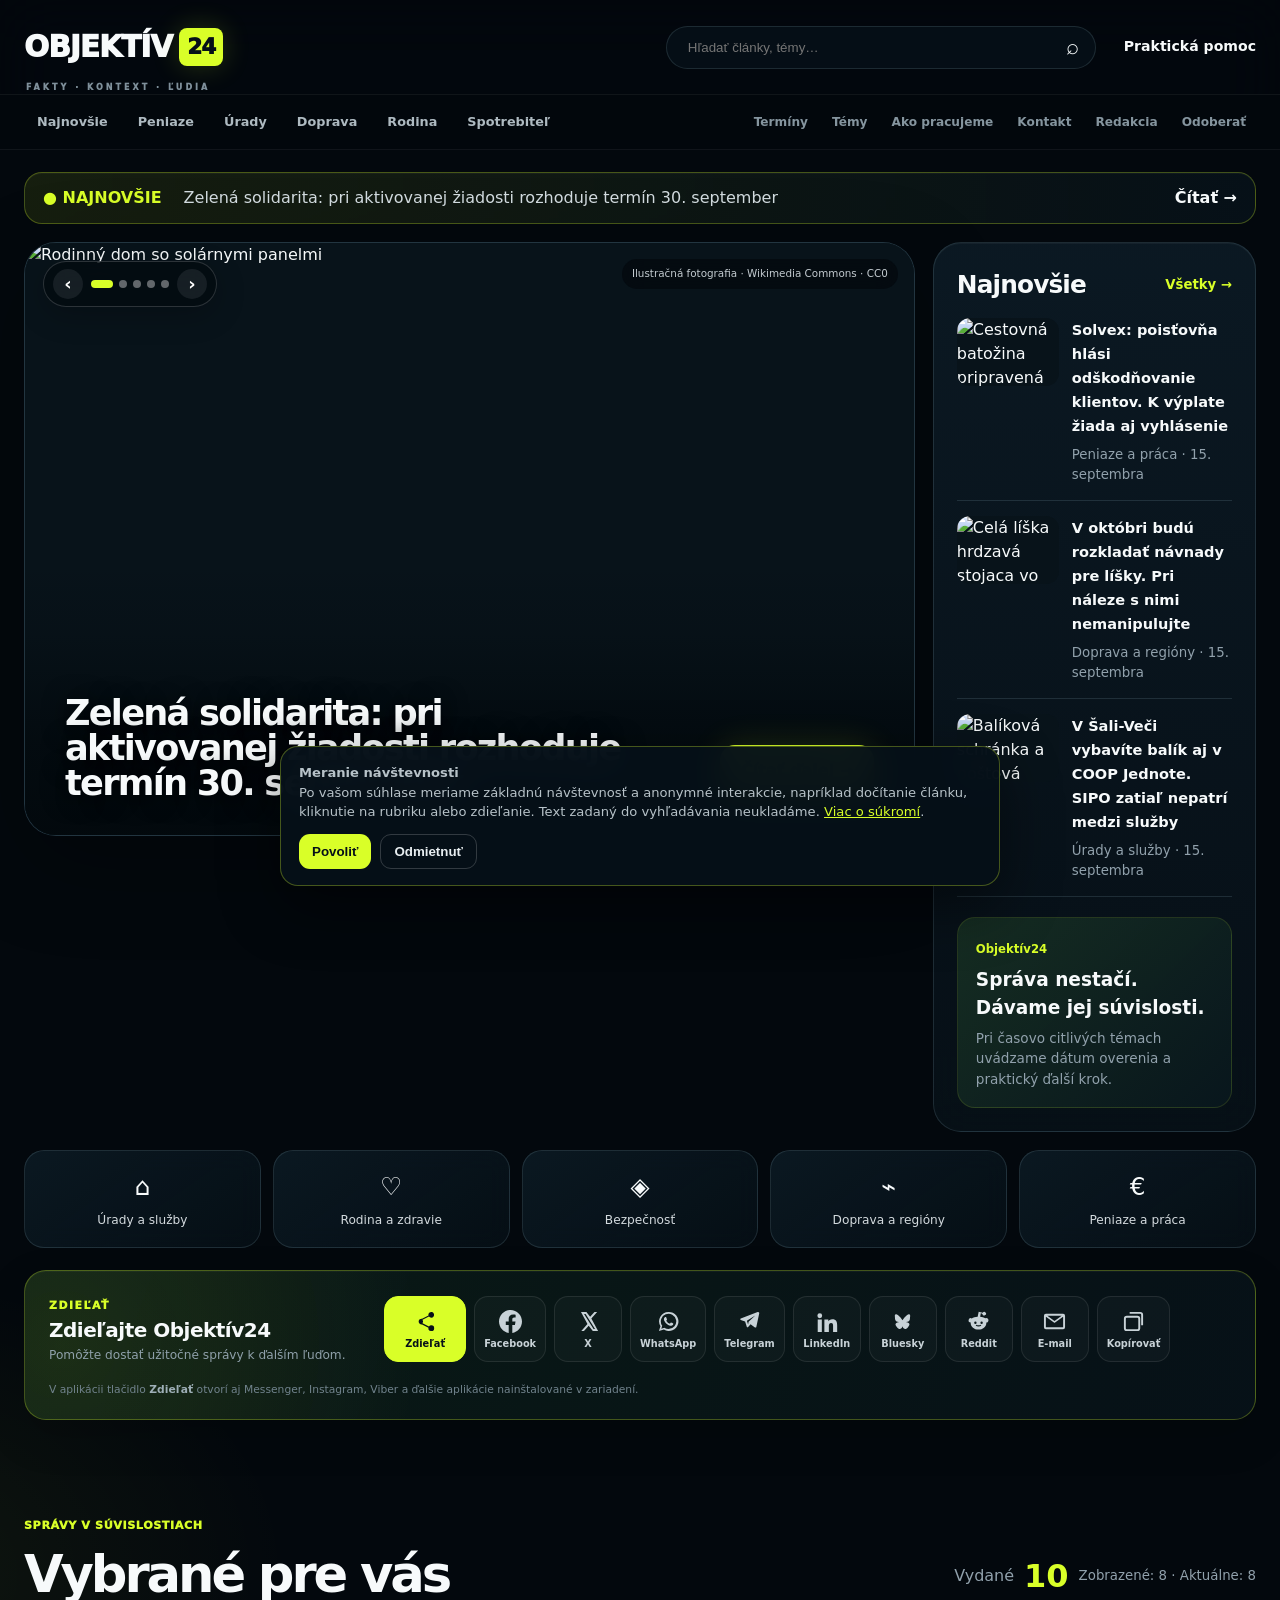
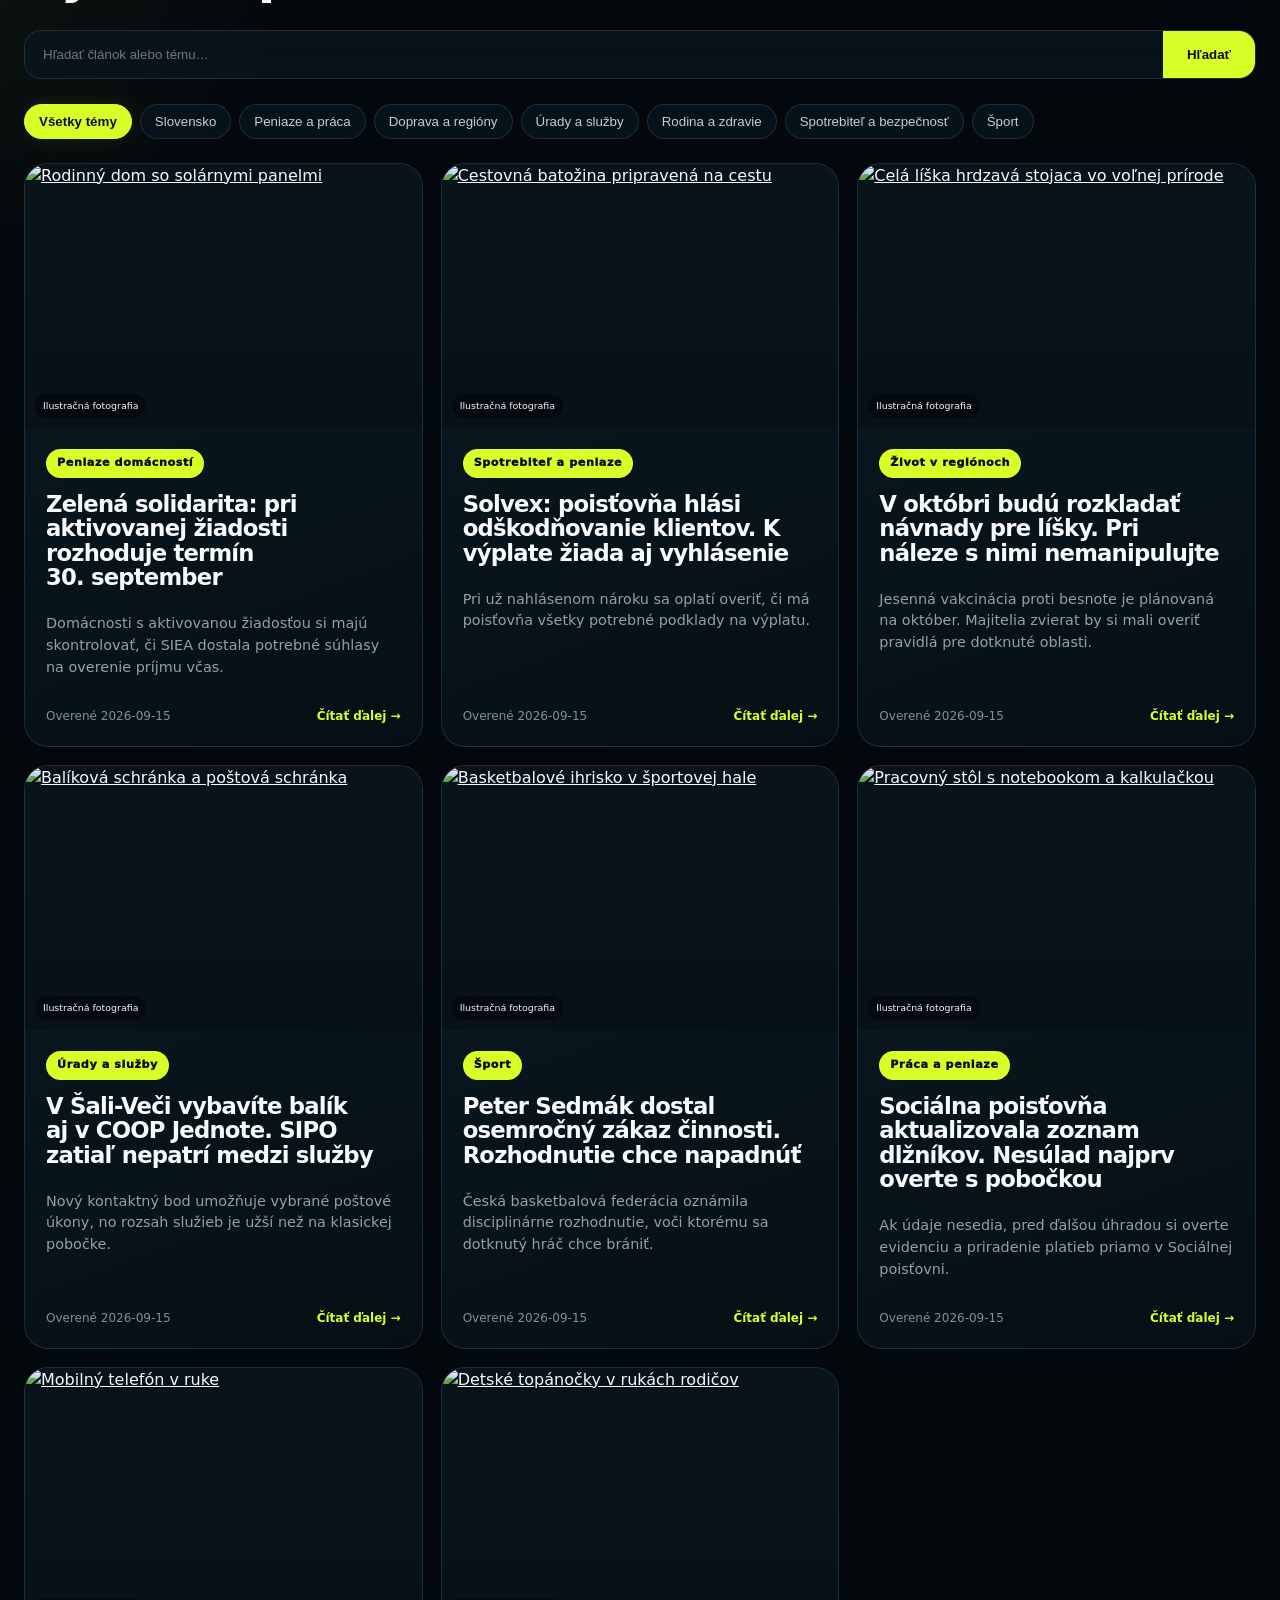
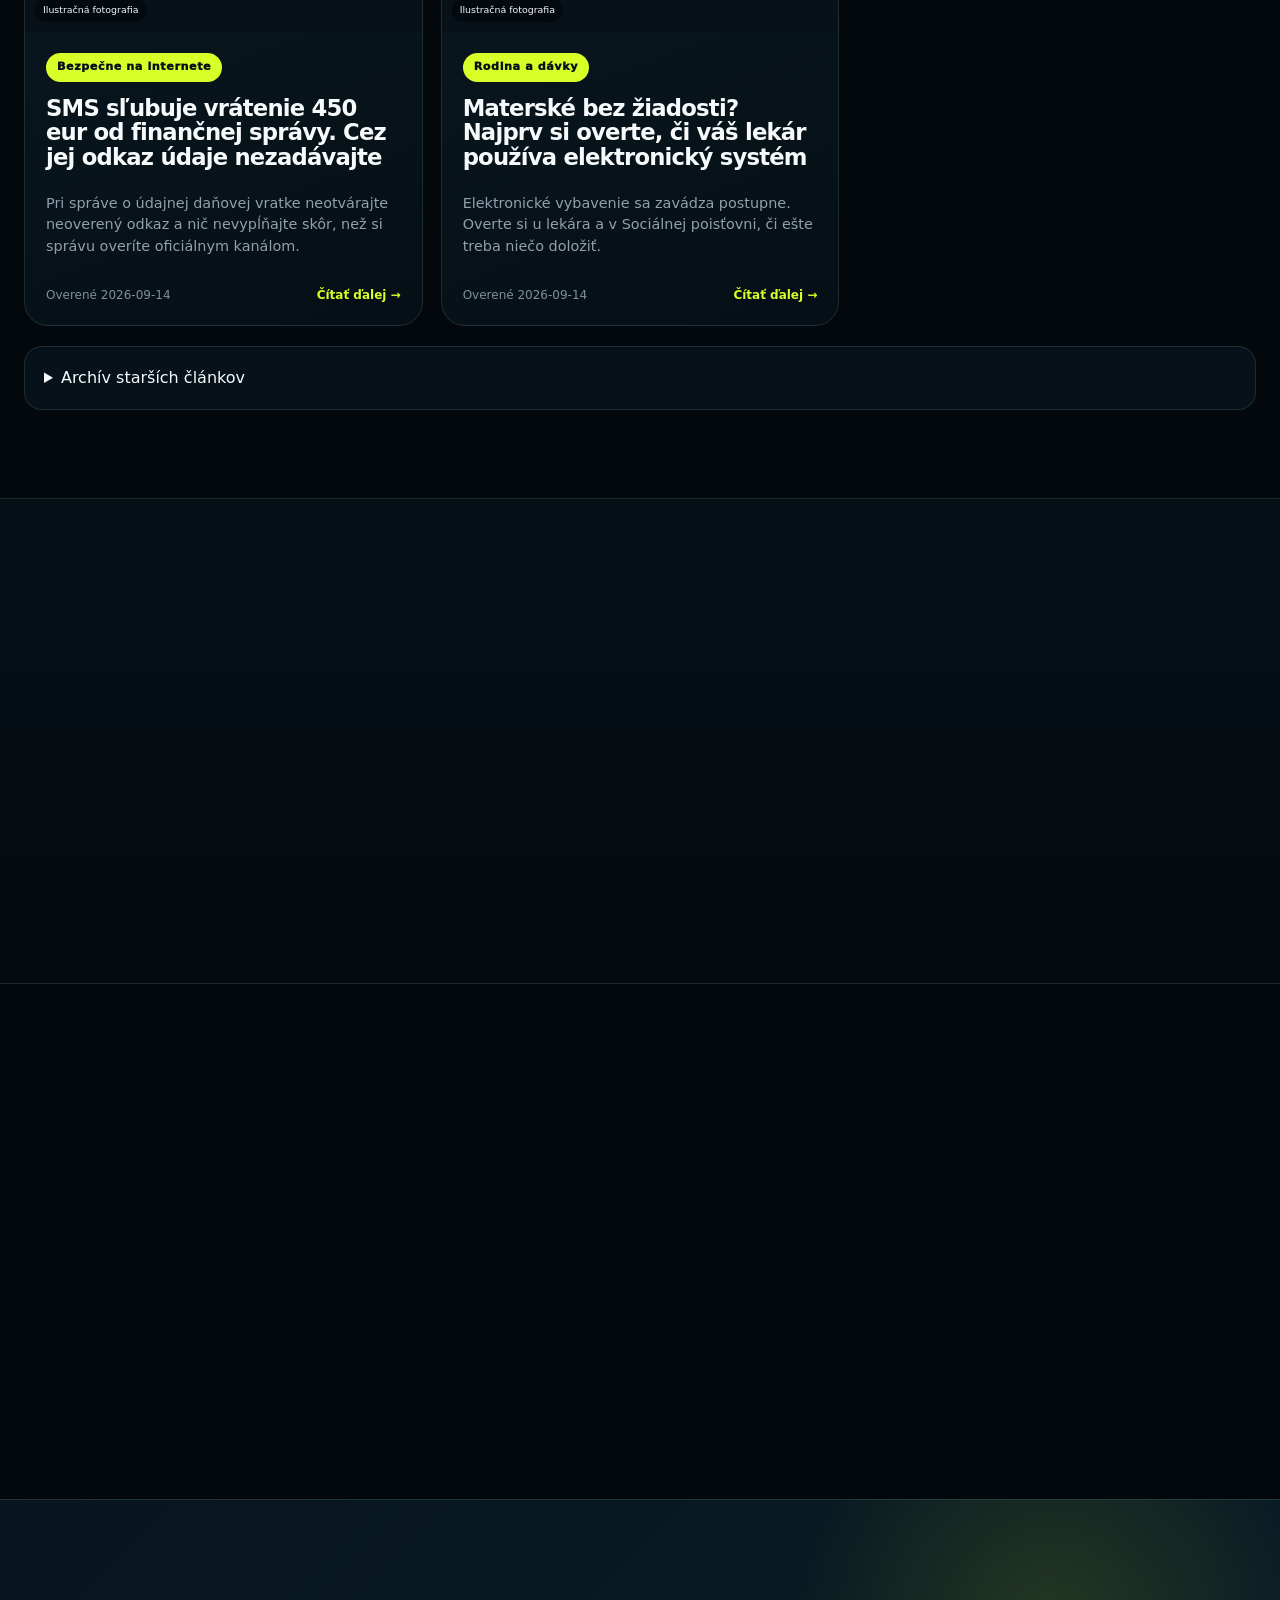
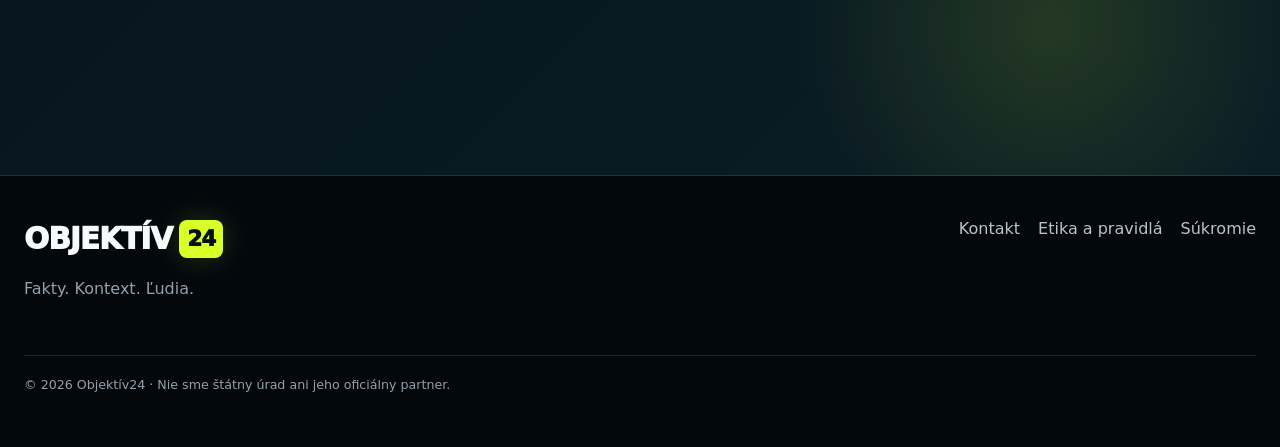
==== index.html @ ccf1d9ff "Bump app assets for compact standalone hero" ====
<!doctype html>
<html lang="sk"><head><meta charset="utf-8"><meta name="viewport" content="width=device-width,initial-scale=1,maximum-scale=5,viewport-fit=cover"><meta name="description" content="Objektív24 prináša praktické správy zo Slovenska: čo sa stalo, koho sa to týka, čo to znamená a čo treba urobiť ďalej."><meta name="robots" content="index,follow,max-image-preview:large,max-snippet:-1,max-video-preview:-1"><meta property="og:site_name" content="Objektív24"><meta property="og:type" content="website"><meta property="og:locale" content="sk_SK"><meta property="og:url" content="https://objektiv24.sk/"><meta property="og:title" content="Objektív24 — Fakty. Kontext. Ľudia."><meta property="og:description" content="Správy v súvislostiach. Čo sa deje, čo to znamená pre vás a čo ďalej."><title>Objektív24 — Fakty. Kontext. Ľudia.</title><meta name="theme-color" content="#050d14"><link rel="manifest" href="/manifest.webmanifest?v=20260919-1"><link rel="canonical" href="https://objektiv24.sk/"><link rel="icon" href="/assets/app-icon.svg?v=20260918-2" type="image/svg+xml"><script type="application/ld+json">{"@context":"https://schema.org","@graph":[{"@type":"Organization","@id":"https://objektiv24.sk/#organization","name":"Objektív24","url":"https://objektiv24.sk/","logo":{"@type":"ImageObject","url":"https://objektiv24.sk/assets/app-icon.svg"}},{"@type":"WebSite","@id":"https://objektiv24.sk/#website","name":"Objektív24","url":"https://objektiv24.sk/","inLanguage":"sk-SK","publisher":{"@id":"https://objektiv24.sk/#organization"}}]}</script><link rel="alternate" type="application/rss+xml" title="Objektív24 RSS" href="rss.xml"><link rel="stylesheet" href="styles.css?v=20260920-imagefit1"><style>
html,body{max-width:100%;overflow-x:hidden}@media(max-width:680px){.container{width:calc(100% - 24px)!important;max-width:100%;margin-inline:auto}.topbar{min-height:76px!important;gap:10px!important;padding:0!important;overflow:visible}.brand{flex:1 1 auto;min-width:0;gap:6px!important}.brand-word{font-size:1.42rem!important;white-space:nowrap}.brand-badge{font-size:1rem!important;padding:3px 7px!important;flex:none}.brand small{top:49px!important;left:1px!important;font-size:.39rem!important;letter-spacing:.25em!important;white-space:nowrap}.menu-button{flex:none!important;margin-left:8px!important;padding:10px 13px!important;font-size:.82rem!important;min-width:auto!important;border-radius:999px!important}.breaking{min-height:56px!important;margin-top:14px!important;padding:10px 14px!important;gap:10px!important;border-radius:17px!important}.breaking strong{font-size:.74rem!important;white-space:nowrap}.breaking span{font-size:.74rem!important;min-width:0;overflow:hidden;text-overflow:ellipsis;white-space:nowrap}.hero{padding-top:14px!important}.hero-main{min-height:500px!important;border-radius:22px!important}.hero-shade{background:linear-gradient(180deg,rgba(2,8,12,0) 0%,rgba(2,8,12,0) 48%,rgba(2,8,12,.28) 64%,rgba(2,8,12,.84) 84%,rgba(2,8,12,.97) 100%)!important}.hero-content{padding:20px 18px 22px!important;max-width:100%!important;display:flex!important;flex-direction:column!important;justify-content:flex-end!important}.meta-row{display:flex!important;align-items:center!important;gap:7px!important;flex-wrap:wrap!important;font-size:.62rem!important;margin-bottom:4px!important}.hero .eyebrow{font-size:.57rem!important;padding:5px 8px!important;line-height:1.2!important}.hero h1{font-size:clamp(1.62rem,7.7vw,2.12rem)!important;line-height:1.04!important;letter-spacing:-.035em!important;margin:10px 0 12px!important;overflow-wrap:break-word;text-wrap:balance!important}.hero-content p{font-size:.8rem!important;line-height:1.48!important;margin:0 0 12px!important;color:#f4f7f8!important;text-shadow:0 1px 12px rgba(0,0,0,.9);max-width:94%!important}.primary-cta{padding:10px 14px!important;font-size:.8rem!important;border-radius:12px!important;margin-top:2px!important;align-self:flex-start!important}.hero-photo figcaption{top:10px!important;right:10px!important;max-width:45%!important;font-size:.43rem!important;padding:4px 6px!important;opacity:.48;overflow:hidden;text-overflow:ellipsis;white-space:nowrap}.latest{padding:18px!important}.latest-item{grid-template-columns:84px minmax(0,1fr)!important}.latest-item img{width:84px!important;height:64px!important}.topic-rail{padding-top:14px!important}.topic-rail a{min-width:108px!important;min-height:82px!important}}@media(max-width:380px){.brand-word{font-size:1.25rem!important}.menu-button{font-size:.76rem!important;padding:9px 11px!important}.brand small{letter-spacing:.18em!important}.hero-main{min-height:480px!important}.hero h1{font-size:1.58rem!important}}

/* Objektív24 · čistá navigácia bez horizontálneho posúvača */
.menu-button{display:none}
.nav-wrap{border-top:1px solid rgba(255,255,255,.055);background:rgba(3,8,13,.42)}
.nav-shell{min-height:54px;display:flex;align-items:center;justify-content:space-between;gap:22px}
.nav-primary,.nav-utility{display:flex;align-items:center;gap:4px;min-width:0}
.nav-primary a,.nav-utility a{display:inline-flex;align-items:center;justify-content:center;min-height:36px;padding:8px 13px;border-radius:11px;text-decoration:none;white-space:nowrap;font-size:.8rem;font-weight:760;color:#aebac1;transition:background .2s,color .2s,transform .2s}
.nav-primary a:hover,.nav-primary a:focus-visible,.nav-primary a.is-active{background:var(--accent);color:#061018;outline:0}
.nav-utility{margin-left:auto}
.nav-utility a{font-size:.76rem;color:#85959f;padding-inline:10px}
.nav-utility a:hover,.nav-utility a:focus-visible{color:#fff;background:rgba(255,255,255,.06);outline:0}
.nav-utility .editor-link{color:#b9c4c9}.nav-practical{display:none!important}
@media(max-width:1180px){
  .nav-shell{gap:12px}
  .nav-primary a{padding-inline:10px;font-size:.76rem}
  .nav-utility a{padding-inline:7px;font-size:.72rem}
  .topbar{gap:18px}
  .help-link{display:none}
}
@media(max-width:980px){
  .menu-button{display:inline-flex;align-items:center;justify-content:center}
  .nav-wrap{display:none;position:absolute;left:0;right:0;top:100%;padding:12px 0 18px;background:rgba(3,8,13,.98);border-bottom:1px solid rgba(255,255,255,.08);box-shadow:0 24px 60px rgba(0,0,0,.45);backdrop-filter:blur(24px)}
  .nav-wrap.is-open{display:block}
  .nav-shell{display:grid;grid-template-columns:1.35fr .9fr;align-items:start;gap:12px;min-height:0}
  .nav-primary,.nav-utility{display:grid;grid-template-columns:repeat(2,minmax(0,1fr));gap:7px;margin:0}
  .nav-primary a,.nav-utility a{justify-content:flex-start;min-height:44px;padding:11px 13px;border:1px solid rgba(255,255,255,.07);background:rgba(255,255,255,.025);font-size:.8rem}
  .nav-primary a.is-active{border-color:rgba(217,255,40,.55)}
  .nav-utility{grid-template-columns:1fr}.nav-practical{display:flex!important}
  .nav-utility a{color:#aebac1}
}
@media(max-width:680px){
  .nav-wrap{padding:10px 0 16px}
  .nav-shell{grid-template-columns:1fr;gap:9px}
  .nav-primary{grid-template-columns:repeat(2,minmax(0,1fr))}
  .nav-utility{grid-template-columns:repeat(2,minmax(0,1fr));padding-top:9px;border-top:1px solid rgba(255,255,255,.07)}
  .nav-primary a,.nav-utility a{min-height:42px;border-radius:12px}
  .topic-rail{display:grid!important;grid-template-columns:repeat(2,minmax(0,1fr));gap:9px;overflow:visible!important}
  .topic-rail a{min-width:0!important;min-height:76px!important}
  .topic-rail a:last-child{grid-column:1/-1}
}
</style><script src="analytics.js?v=7" defer></script><script src="app.js?v=20260920-apphero1" defer></script><script src="pwa.js?v=28" defer></script><script src="/social-share.js?v=20260919-1" defer></script></head><body><a class="skip-link" href="#obsah">Preskočiť na obsah</a><header class="site-header"><div class="topbar container"><a class="brand" href="/" aria-label="Objektív24 domov"><span class="brand-word">OBJEKTÍV</span><span class="brand-badge">24</span><small>FAKTY · KONTEXT · ĽUDIA</small></a><form class="header-search" id="header-search-form" role="search"><input id="header-search-input" type="search" placeholder="Hľadať články, témy…" aria-label="Hľadať články"><span>⌕</span></form><a class="help-link" href="#pomoc">Praktická pomoc</a><button class="menu-button" aria-label="Otvoriť hlavné menu" type="button" aria-expanded="false" aria-controls="site-nav">Menu ☰</button></div><nav id="site-nav" class="nav-wrap" aria-label="Hlavná navigácia"><div class="container nav-shell"><div class="nav-primary"><a href="/clanky/">Najnovšie</a><a href="/temy/peniaze-a-davky/">Peniaze</a><a href="/temy/urady-a-sluzby/">Úrady</a><a href="/temy/doprava-a-regiony/">Doprava</a><a href="/temy/rodina-a-zdravie/">Rodina</a><a href="/temy/spotrebitel-a-bezpecnost/">Spotrebiteľ</a></div><div class="nav-utility"><a class="nav-practical" href="/poradna/">Poradňa</a><a href="/terminy/">Termíny</a><a href="/temy/">Témy</a><a href="ako-pracujeme.html">Ako pracujeme</a><a href="kontakt.html">Kontakt</a><a href="/redakcia.html">Redakcia</a><a href="/odber/" data-track-event="audience_hub_click">Odoberať</a></div></div></nav></header><main id="obsah"><!-- BUILD:BREAKING:START --><section class="breaking container"><strong>● NAJNOVŠIE</strong><span>Najnovší publikovaný článok Objektív24.</span><a href="#clanky">Čítať →</a></section><!-- BUILD:BREAKING:END --><!-- BUILD:HERO:START --><section id="suvislosti" class="hero container"><article class="hero-main"><figure class="hero-photo"><img loading="eager" fetchpriority="high" decoding="async" src="https://commons.wikimedia.org/wiki/Special:Redirect/file/Solar%20panels%20on%20a%20house%20in%20Boholiuby%202026.jpg?width=1600" alt="Rodinný dom so solárnymi panelmi"><figcaption>Ilustračná fotografia · Wikimedia Commons</figcaption></figure><div class="hero-shade"></div><div class="hero-content"><h1>Zelená solidarita: pri aktivovanej žiadosti rozhoduje termín 30. september</h1><a class="primary-cta" href="/clanky/zelena-solidarita-30-september/">Čítať ďalej →</a></div></article><aside class="latest"><div class="section-row"><h2>Najnovšie</h2><a href="#clanky">Všetky →</a></div><a class="latest-item" href="/clanky/solvex-vyplaty/"><img src="https://commons.wikimedia.org/wiki/Special:Redirect/file/Travel%20luggage.png?width=600" alt="Cestovná batožina"><span><b>Solvex: poisťovňa hlási odškodňovanie klientov</b><small>Spotrebiteľ · dnes</small></span></a><a class="latest-item" href="/clanky/vakcinacia-lisok/"><img src="https://commons.wikimedia.org/wiki/Special:Redirect/file/Vulpes%20vulpes%20standing.jpg?width=600" alt="Líška vo voľnej prírode"><span><b>V októbri budú rozkladať návnady pre líšky</b><small>Regióny · dnes</small></span></a><div class="latest-note"><span>Objektív24</span><strong>Správa nestačí. Dávame jej súvislosti.</strong><p>Pri časovo citlivých témach uvádzame dátum overenia a praktický ďalší krok.</p></div></aside></section><!-- BUILD:HERO:END --><section class="topic-rail container reveal" aria-label="Ďalšie témy"><a href="/temy/urady-a-sluzby/">⌂<span>Úrady a služby</span></a><a href="/temy/rodina-a-zdravie/">♡<span>Rodina a zdravie</span></a><a href="/temy/spotrebitel-a-bezpecnost/">◈<span>Bezpečnosť</span></a><a href="/temy/doprava-a-regiony/">⌁<span>Doprava a regióny</span></a><a href="/temy/peniaze-a-davky/">€<span>Peniaze a práca</span></a></section><!-- BUILD:DEADLINES:START --><!-- BUILD:DEADLINES:END --><section id="clanky" class="discover container reveal"><div class="section-row big"><div><span class="section-kicker">SPRÁVY V SÚVISLOSTIACH</span><h2>Vybrané pre vás</h2></div><div class="count-box"><span>Vydané</span><strong id="issued-count">—</strong><small id="active-count">Načítavam…</small></div></div><form class="search-box" role="search" id="search-form"><div class="search-row"><input id="search-input" type="search" autocomplete="off" placeholder="Hľadať článok alebo tému…"><button type="submit">Hľadať</button></div></form><div id="filters" class="filters"></div><div id="articles-grid" class="articles-grid" aria-live="polite"><!-- BUILD:GRID:START --><!-- BUILD:GRID:END --></div><div id="empty-state" class="empty-state" hidden><h3>Nič sme nenašli.</h3><button id="reset-search" type="button">Zobraziť všetko</button></div><details class="archive-note"><summary>Archív starších článkov</summary><div id="archive-grid" class="archive-grid"></div></details></section><section id="pomoc" class="help-section reveal"><div class="container"><div class="section-row big"><div><span class="section-kicker">PRAKTICKÝ OBJEKTÍV</span><h2>Čo potrebujete vedieť?</h2></div><a href="/poradna/">Otvoriť poradňu →</a></div><div class="help-grid"><article><span>💡</span><h3>Praktické rady</h3><p>Ako vybaviť vec, čo si pripraviť a na čo nezabudnúť.</p></article><article><span>▤</span><h3>Vysvetľujeme</h3><p>Zložité témy jednoducho, bez zbytočného balastu.</p></article><article><span>▥</span><h3>Dáta a fakty</h3><p>Čísla dávame do kontextu a ukazujeme zdroj.</p></article><article><span>◎</span><h3>Kam sa obrátiť</h3><p>Správny kontakt a konkrétny prvý krok.</p></article></div></div></section><section class="principles container reveal"><span class="section-kicker">NA ČOM SI DÁVAME ZÁLEŽAŤ</span><h2>Jednoduchý jazyk.<br>Nie jednoduché sľuby.</h2><div class="principles-grid"><article><span>01</span><h3>Fakt nie je komentár</h3><p>Odlišujeme informáciu od vysvetlenia.</p></article><article><span>02</span><h3>Postup musí viesť niekam</h3><p>Uvádzame konkrétny ďalší krok.</p></article><article><span>03</span><h3>Informácia môže zostarnúť</h3><p>Časovo citlivé podklady dátumujeme.</p></article></div></section><section class="newsletter reveal"><div class="container newsletter-inner"><div><span class="section-kicker">OBJEKTÍV24</span><h2>Buďte o krok vpredu.</h2><p>Vyberte si push upozornenia, aplikáciu na ploche alebo otvorený RSS kanál.</p></div><a class="primary-cta" href="/odber/" data-track-event="audience_hub_click">Vybrať odber →</a></div></section></main><footer class="site-footer"><div class="container footer-grid"><div><a class="brand" href="/"><span class="brand-word">OBJEKTÍV</span><span class="brand-badge">24</span></a><p>Fakty. Kontext. Ľudia.</p></div><div class="footer-links"><a href="kontakt.html">Kontakt</a><a href="ako-pracujeme.html">Etika a pravidlá</a><a href="ako-pracujeme.html#sukromie">Súkromie</a></div><p class="copyright">© 2026 Objektív24 · Nie sme štátny úrad ani jeho oficiálny partner.</p></div></footer></body></html>
---- styles.css ----
:root{--bg:#03080d;--panel:rgba(10,22,31,.76);--panel2:#0c1b25;--line:rgba(169,210,225,.14);--text:#f7fafb;--muted:#91a1ac;--accent:#d9ff28;--accent2:#7cffbd;--max:1380px;--r:26px}*{box-sizing:border-box}html{scroll-behavior:smooth}body{margin:0;background:radial-gradient(900px 520px at 92% -8%,rgba(119,255,172,.14),transparent 62%),radial-gradient(700px 500px at -10% 30%,rgba(217,255,40,.06),transparent 60%),var(--bg);color:var(--text);font-family:Inter,ui-sans-serif,system-ui,-apple-system,"Segoe UI",sans-serif;line-height:1.5}body:before{content:"";position:fixed;inset:0;pointer-events:none;opacity:.28;background-image:linear-gradient(rgba(255,255,255,.018) 1px,transparent 1px),linear-gradient(90deg,rgba(255,255,255,.018) 1px,transparent 1px);background-size:44px 44px;mask-image:linear-gradient(to bottom,#000,transparent 72%);z-index:-1}a{color:inherit}.container{width:min(var(--max),calc(100% - 48px));margin:auto}.skip-link{position:absolute;left:-9999px}.skip-link:focus{left:12px;top:12px;z-index:100;background:var(--accent);color:#071019;padding:10px 14px;border-radius:10px}.site-header{position:sticky;top:0;z-index:50;background:rgba(3,8,13,.72);backdrop-filter:blur(30px) saturate(140%);border-bottom:1px solid rgba(255,255,255,.055)}.topbar{min-height:94px;display:flex;align-items:center;gap:28px}.brand{text-decoration:none;display:flex;align-items:center;gap:7px;font-weight:950;letter-spacing:-.06em;position:relative}.brand-word{font-size:1.85rem}.brand-badge{background:var(--accent);color:#061018;padding:3px 8px;border-radius:8px;font-size:1.35rem;box-shadow:0 0 28px rgba(217,255,40,.18)}.brand small{position:absolute;top:57px;left:2px;font-size:.5rem;letter-spacing:.38em;color:#7f909b;white-space:nowrap}.header-search{margin-left:auto;width:min(430px,34vw);border:1px solid var(--line);border-radius:999px;display:flex;align-items:center;padding:0 16px;background:rgba(9,21,29,.65);transition:.3s}.header-search:focus-within{border-color:rgba(217,255,40,.5);box-shadow:0 0 0 4px rgba(217,255,40,.05)}.header-search input{width:100%;padding:13px 5px;border:0;outline:0;background:transparent;color:white}.header-search span{font-size:1.4rem}.help-link{text-decoration:none;font-weight:800;font-size:.88rem}.menu-button{border:1px solid var(--line);border-radius:999px;background:rgba(9,21,30,.72);color:white;padding:12px 18px;font-weight:800;transition:.25s}.menu-button:hover{border-color:#61747e}.nav-wrap{border-top:1px solid rgba(255,255,255,.04)}.nav-inner{height:52px;display:flex;gap:8px;align-items:center;overflow:auto}.nav-inner a{text-decoration:none;color:#aebac1;padding:8px 17px;border-radius:999px;white-space:nowrap;font-size:.86rem;transition:.25s}.nav-inner a:first-child,.nav-inner a:hover{color:#071019;background:var(--accent);box-shadow:0 0 26px rgba(217,255,40,.15)}.breaking{margin-top:22px;min-height:52px;display:flex;align-items:center;gap:22px;border:1px solid rgba(217,255,40,.28);border-radius:18px;padding:10px 18px;background:linear-gradient(90deg,rgba(217,255,40,.09),rgba(8,21,30,.62));box-shadow:inset 0 1px rgba(255,255,255,.035)}.breaking strong{color:var(--accent)}.breaking span{color:#d4dde1;overflow:hidden;text-overflow:ellipsis;white-space:nowrap}.breaking a{margin-left:auto;text-decoration:none;font-weight:800}.hero{display:grid;grid-template-columns:minmax(0,2.15fr) minmax(320px,.78fr);gap:18px;padding-top:18px}.hero-main{position:relative;min-height:650px;border:1px solid var(--line);border-radius:32px;overflow:hidden;background:var(--panel2);box-shadow:0 30px 90px rgba(0,0,0,.28)}.hero-main:after{content:"";position:absolute;inset:0;border-radius:inherit;box-shadow:inset 0 1px rgba(255,255,255,.08);pointer-events:none}.hero-photo{position:absolute;inset:0;margin:0}.hero-photo img{width:100%;height:100%;object-fit:cover;transition:transform 1.4s cubic-bezier(.2,.8,.2,1)}.hero-main:hover .hero-photo img{transform:scale(1.045)}.hero-photo figcaption{position:absolute;right:16px;top:16px;font-size:.65rem;background:rgba(3,8,13,.68);backdrop-filter:blur(12px);padding:7px 10px;border-radius:999px;color:#c3cbd0}.hero-shade{position:absolute;inset:0;background:linear-gradient(180deg,rgba(2,8,12,.04) 20%,rgba(2,8,12,.18) 42%,rgba(2,8,12,.96) 100%)}.hero-content{position:absolute;left:0;right:0;bottom:0;padding:44px 46px;max-width:900px}.meta-row{display:flex;gap:12px;align-items:center;color:#d6dde1;font-size:.8rem}.eyebrow,.section-kicker{display:inline-flex;color:#071019;background:var(--accent);font-size:.7rem;font-weight:950;padding:6px 11px;border-radius:999px;letter-spacing:.05em}.hero h1{font-size:clamp(2.65rem,4.7vw,5.15rem);line-height:.94;letter-spacing:-.065em;margin:18px 0;max-width:820px;text-wrap:balance}.hero-content p{font-size:1.08rem;color:#d0d8dd;max-width:680px}.primary-cta{display:inline-flex;background:var(--accent);color:#061018;text-decoration:none;font-weight:950;padding:14px 21px;border-radius:15px;margin-top:12px;box-shadow:0 0 34px rgba(217,255,40,.14);transition:.25s}.primary-cta:hover{transform:translateY(-3px) scale(1.015);box-shadow:0 12px 40px rgba(217,255,40,.2)}.latest{background:linear-gradient(180deg,rgba(12,27,37,.9),rgba(7,17,24,.88));backdrop-filter:blur(20px);border:1px solid var(--line);border-radius:28px;padding:23px;box-shadow:inset 0 1px rgba(255,255,255,.04)}.section-row{display:flex;justify-content:space-between;align-items:center;gap:20px}.section-row h2{margin:0;font-size:1.55rem;letter-spacing:-.035em}.section-row a{color:var(--accent);font-weight:800;text-decoration:none;font-size:.83rem}.latest-item{display:grid;grid-template-columns:102px 1fr;gap:13px;padding:15px 0;border-bottom:1px solid var(--line);text-decoration:none;transition:.25s}.latest-item:hover{transform:translateX(4px)}.latest-item img{width:102px;height:74px;object-fit:cover;border-radius:13px}.latest-item b{font-size:.91rem;line-height:1.25}.latest-item small{display:block;color:var(--muted);margin-top:7px}.latest-note{margin-top:20px;padding:18px;border-radius:18px;background:linear-gradient(135deg,rgba(28,56,38,.72),rgba(9,24,31,.8));border:1px solid rgba(217,255,40,.12)}.latest-note span{color:var(--accent);font-size:.73rem;font-weight:900}.latest-note strong{display:block;font-size:1.16rem;margin:6px 0}.latest-note p{color:var(--muted);font-size:.85rem;margin:0}.topic-rail{display:grid;grid-template-columns:repeat(5,1fr);gap:12px;padding-top:18px}.topic-rail a{min-height:98px;border:1px solid var(--line);border-radius:20px;background:linear-gradient(145deg,rgba(13,29,39,.8),rgba(7,17,24,.72));backdrop-filter:blur(12px);display:flex;flex-direction:column;align-items:center;justify-content:center;text-decoration:none;font-size:1.55rem;transition:.3s}.topic-rail a span{font-size:.76rem;margin-top:6px;color:#d3dade}.topic-rail a:hover{border-color:rgba(217,255,40,.55);transform:translateY(-5px);box-shadow:0 18px 40px rgba(0,0,0,.28),0 0 30px rgba(217,255,40,.06);color:var(--accent)}.discover{padding-top:92px;padding-bottom:88px}.section-row.big{align-items:end}.section-row.big h2,.help-section h2,.principles h2,.newsletter h2{font-size:clamp(2.4rem,4vw,4.35rem);line-height:.98;letter-spacing:-.06em;margin:13px 0 0}.section-kicker{background:transparent;color:var(--accent);padding:0}.count-box{display:flex;align-items:center;gap:10px;color:var(--muted)}.count-box strong{font-size:2rem;color:var(--accent)}.count-box small{display:block}.search-box{margin:30px 0 16px}.search-row{display:flex;border:1px solid var(--line);border-radius:17px;overflow:hidden;background:rgba(10,23,32,.72);backdrop-filter:blur(16px)}.search-row:focus-within{border-color:rgba(217,255,40,.42)}.search-row input{flex:1;padding:16px 18px;border:0;outline:0;background:transparent;color:white}.search-row button,.empty-state button{border:0;background:var(--accent);color:#061018;font-weight:900;padding:0 24px}.filters{display:flex;gap:8px;overflow:auto;padding:9px 0 24px}.filter-button{white-space:nowrap;border:1px solid var(--line);background:rgba(9,22,31,.75);color:#c5cdd2;border-radius:999px;padding:9px 14px;cursor:pointer;transition:.2s}.filter-button:hover{border-color:#536873}.filter-button.is-active{background:var(--accent);color:#061018;border-color:var(--accent);font-weight:900;box-shadow:0 0 24px rgba(217,255,40,.1)}.articles-grid{display:grid;grid-template-columns:repeat(3,1fr);gap:18px}.article-card{border:1px solid var(--line);border-radius:24px;overflow:hidden;background:linear-gradient(160deg,rgba(13,29,39,.86),rgba(6,16,23,.86));backdrop-filter:blur(14px);transition:.4s cubic-bezier(.2,.8,.2,1);display:flex;flex-direction:column;box-shadow:inset 0 1px rgba(255,255,255,.025)}.article-card:hover{transform:translateY(-8px);border-color:rgba(140,172,184,.3);box-shadow:0 28px 65px rgba(0,0,0,.36)}.article-image-wrap{position:relative;overflow:hidden;aspect-ratio:3/2;background:#10232e}.article-image-wrap:after{content:"";position:absolute;inset:45% 0 0;background:linear-gradient(transparent,rgba(4,11,16,.32));pointer-events:none}.article-visual{width:100%;height:100%;object-fit:cover;display:block;transition:transform .85s cubic-bezier(.2,.8,.2,1)}.article-card:hover .article-visual{transform:scale(1.065)}.article-photo-label{position:absolute;z-index:2;bottom:10px;left:10px;font-size:.59rem;background:rgba(3,8,13,.7);backdrop-filter:blur(10px);padding:5px 8px;border-radius:999px}.article-body{padding:21px;display:flex;flex-direction:column;flex:1}.article-body .eyebrow{align-self:flex-start}.article-body h3{font-size:1.42rem;line-height:1.08;letter-spacing:-.035em;margin:14px 0 9px;text-wrap:balance}.article-body p{color:var(--muted);font-size:.9rem}.article-meta{display:flex;justify-content:space-between;gap:10px;margin-top:auto;padding-top:14px;color:#7e909b;font-size:.75rem}.article-meta a{color:var(--accent);text-decoration:none;font-weight:900}.article-visual-placeholder{background:radial-gradient(circle at 80% 20%,rgba(217,255,40,.2),transparent 30%),linear-gradient(135deg,#173342,#09141d)}.empty-state,.archive-note{margin-top:20px;padding:19px;border:1px solid var(--line);border-radius:18px;background:var(--panel)}.archive-grid{display:grid;grid-template-columns:repeat(2,1fr);gap:12px;margin-top:15px}.archive-card{padding:16px;border:1px solid var(--line);border-radius:15px}.help-section{padding:82px 0;background:linear-gradient(180deg,rgba(7,18,25,.8),rgba(4,11,16,.9));border-block:1px solid var(--line)}.help-grid{display:grid;grid-template-columns:repeat(4,1fr);gap:15px;margin-top:32px}.help-grid article{background:linear-gradient(145deg,rgba(13,29,39,.82),rgba(7,17,24,.78));border:1px solid var(--line);border-radius:22px;padding:24px;transition:.3s}.help-grid article:hover{transform:translateY(-4px);border-color:rgba(217,255,40,.25)}.help-grid article>span{font-size:1.55rem;color:var(--accent)}.help-grid h3{margin:14px 0 7px}.help-grid p{color:var(--muted);font-size:.89rem}.principles{padding-top:84px;padding-bottom:84px}.principles-grid{display:grid;grid-template-columns:repeat(3,1fr);gap:20px;margin-top:38px}.principles-grid article{border-top:1px solid var(--line);padding:21px 6px}.principles-grid article>span{color:var(--accent);font-weight:950}.principles-grid p{color:var(--muted)}.newsletter{padding:66px 0;background:radial-gradient(circle at 82% 45%,rgba(217,255,40,.13),transparent 24%),linear-gradient(135deg,#07151e,#0a1d25);border-block:1px solid var(--line)}.newsletter-inner{display:flex;align-items:center;justify-content:space-between;gap:30px}.newsletter p{color:var(--muted)}.site-footer{padding:40px 0}.footer-grid{display:grid;grid-template-columns:1fr auto;gap:25px}.footer-grid .brand small{display:none}.footer-grid p{color:var(--muted)}.footer-links{display:flex;gap:18px}.footer-links a{text-decoration:none;color:#b8c4cb}.copyright{grid-column:1/-1;border-top:1px solid var(--line);padding-top:20px;font-size:.79rem}.reveal{opacity:0;transform:translateY(28px) scale(.99);transition:opacity .75s,transform .75s}.reveal.is-visible{opacity:1;transform:none}@media(prefers-reduced-motion:reduce){*{scroll-behavior:auto!important;transition:none!important}.reveal{opacity:1;transform:none}}@media(max-width:980px){.header-search,.help-link{display:none}.hero{grid-template-columns:1fr}.hero-main{min-height:590px}.latest{display:grid;grid-template-columns:1fr 1fr;gap:0 18px}.latest .section-row,.latest-note{grid-column:1/-1}.articles-grid{grid-template-columns:repeat(2,1fr)}.help-grid{grid-template-columns:repeat(2,1fr)}}@media(max-width:680px){.container{width:min(var(--max),calc(100% - 22px))}.topbar{min-height:78px}.brand-word{font-size:1.45rem}.brand-badge{font-size:1.05rem}.brand small{top:47px;font-size:.42rem}.nav-wrap{display:none}.nav-wrap.is-open{display:block}.nav-inner{height:auto;flex-direction:column;align-items:stretch;padding:10px}.breaking{margin-top:12px;border-radius:15px}.breaking span{font-size:.8rem}.breaking a{display:none}.hero-main{min-height:560px;border-radius:24px}.hero-content{padding:27px 21px}.hero h1{font-size:2.55rem;line-height:.96}.hero-content p{font-size:.92rem}.latest{display:block;border-radius:23px}.topic-rail{display:flex;overflow:auto}.topic-rail a{min-width:125px}.discover{padding-top:62px;padding-bottom:60px}.section-row.big{align-items:flex-start;flex-direction:column}.count-box{margin-top:14px}.articles-grid,.archive-grid,.help-grid,.principles-grid{grid-template-columns:1fr}.article-card{border-radius:21px}.article-image-wrap{aspect-ratio:16/10}.newsletter-inner{align-items:flex-start;flex-direction:column}.footer-grid{grid-template-columns:1fr}.footer-links{flex-wrap:wrap}.copyright{grid-column:1}.menu-button{margin-left:auto}}
/* Phase 15 performance: render below-fold sections only when needed. */
.help-section,.principles,.newsletter{content-visibility:auto;contain-intrinsic-size:auto 700px}
@media(max-width:680px){
  body:before{display:none}
  .site-header,.latest,.article-card,.search-row{backdrop-filter:none!important}.site-header{background:rgba(3,8,13,.96)}
  .hero-photo img,.article-visual,.article-card,.topic-rail a,.primary-cta{transition:none!important}
}


/* Homepage hero: full photo with a compact dark strip only at the bottom. */
.hero-shade{
  background:linear-gradient(
    180deg,
    rgba(2,8,12,0) 0%,
    rgba(2,8,12,0) 55%,
    rgba(2,8,12,.24) 68%,
    rgba(2,8,12,.76) 84%,
    rgba(2,8,12,.94) 100%
  );
}
.hero-shade::after{display:none}
.hero-content{
  max-width:none;
  width:100%;
  padding:30px 40px 34px;
  display:flex;
  align-items:flex-end;
  justify-content:space-between;
  gap:28px;
}
.hero-content h1{
  flex:1 1 auto;
  max-width:880px;
  margin:0;
  font-size:clamp(2rem,3.2vw,3.65rem);
  line-height:.98;
  text-shadow:0 3px 24px rgba(0,0,0,.92);
}
.hero-content .primary-cta{
  flex:none;
  margin:0 0 4px;
}
@media(max-width:980px){
  .hero-shade{
    background:linear-gradient(
      180deg,
      rgba(2,8,12,0) 0%,
      rgba(2,8,12,0) 48%,
      rgba(2,8,12,.28) 62%,
      rgba(2,8,12,.82) 82%,
      rgba(2,8,12,.97) 100%
    );
  }
  .hero-content{
    display:flex;
    flex-direction:column;
    align-items:flex-start;
    gap:16px;
    padding:28px 28px 30px;
  }
  .hero-content h1{max-width:100%;font-size:clamp(2rem,6vw,3.2rem)}
}


/* Image presentation v2: preserve full photo edges and use a search-friendly 3:2 editorial frame. */
.hero-main{
  aspect-ratio:3/2;
  min-height:0;
}
.hero-photo{background:#08131a}
.hero-photo img{
  object-fit:contain;
  object-position:center;
  background:#08131a;
}
.hero-main:hover .hero-photo img{transform:none}
.article-image-wrap{
  aspect-ratio:3/2;
  background:#08131a;
}
.article-visual{
  object-fit:contain;
  object-position:center;
  background:#08131a;
}
.article-card:hover .article-visual{transform:none}
.latest-item img{
  width:102px;
  height:68px;
  object-fit:contain;
  object-position:center;
  background:#08131a;
}
@media(max-width:980px){
  .hero-main{aspect-ratio:auto;min-height:560px}
}
@media(max-width:680px){
  .hero-main{min-height:500px}
  .latest-item img{width:84px!important;height:56px!important;object-fit:contain!important}
}
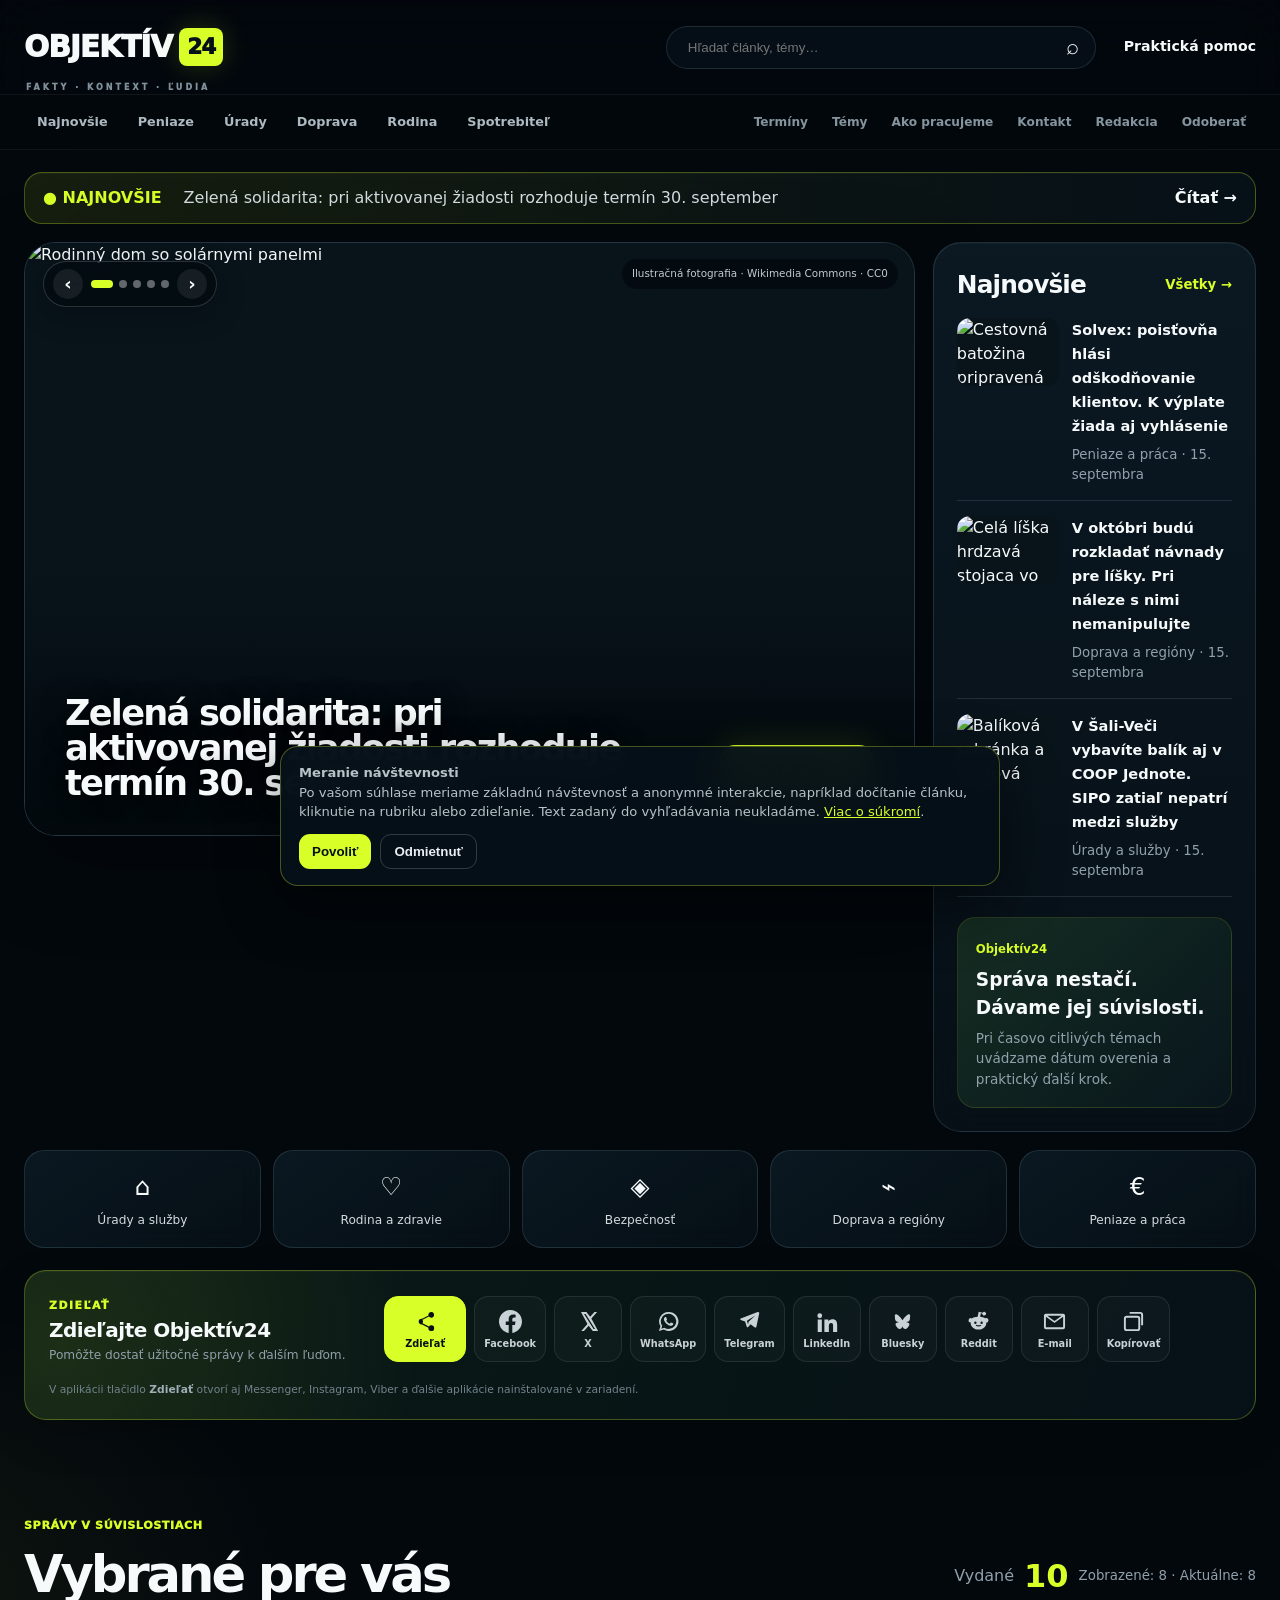
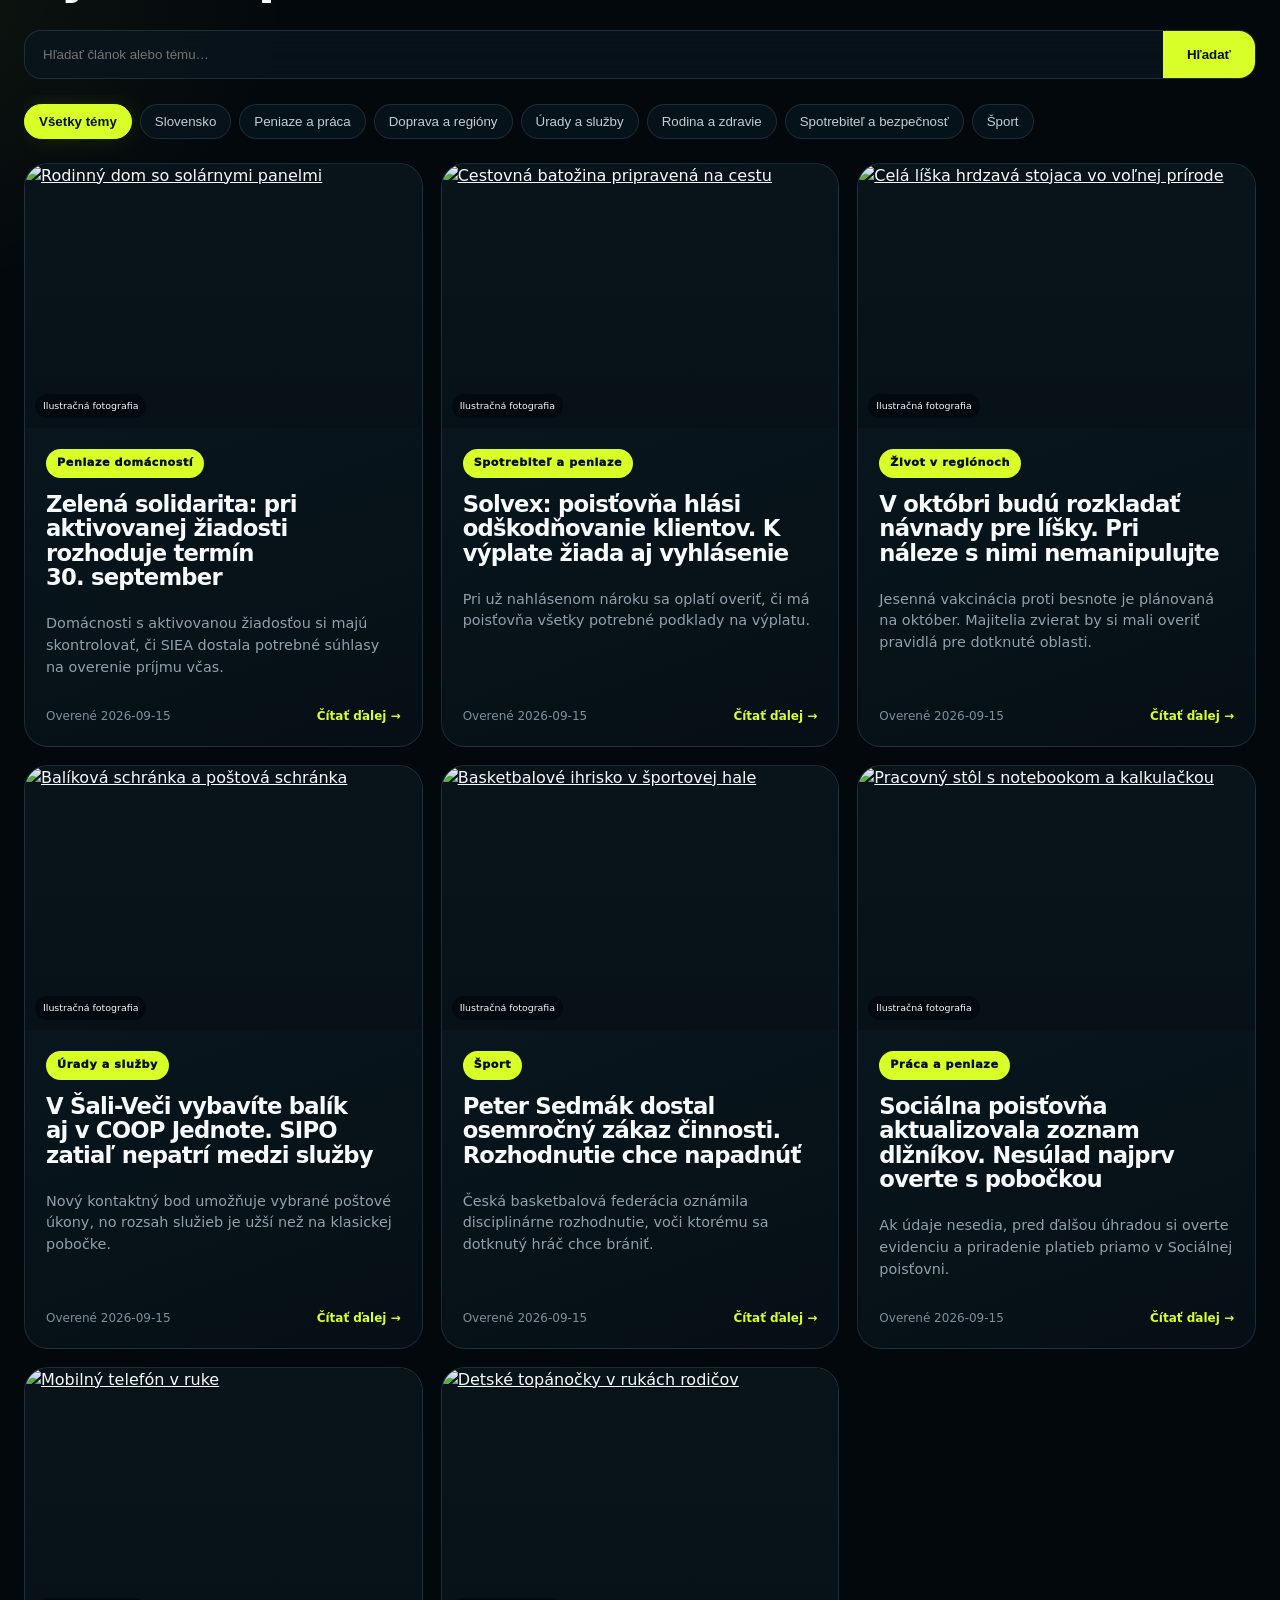
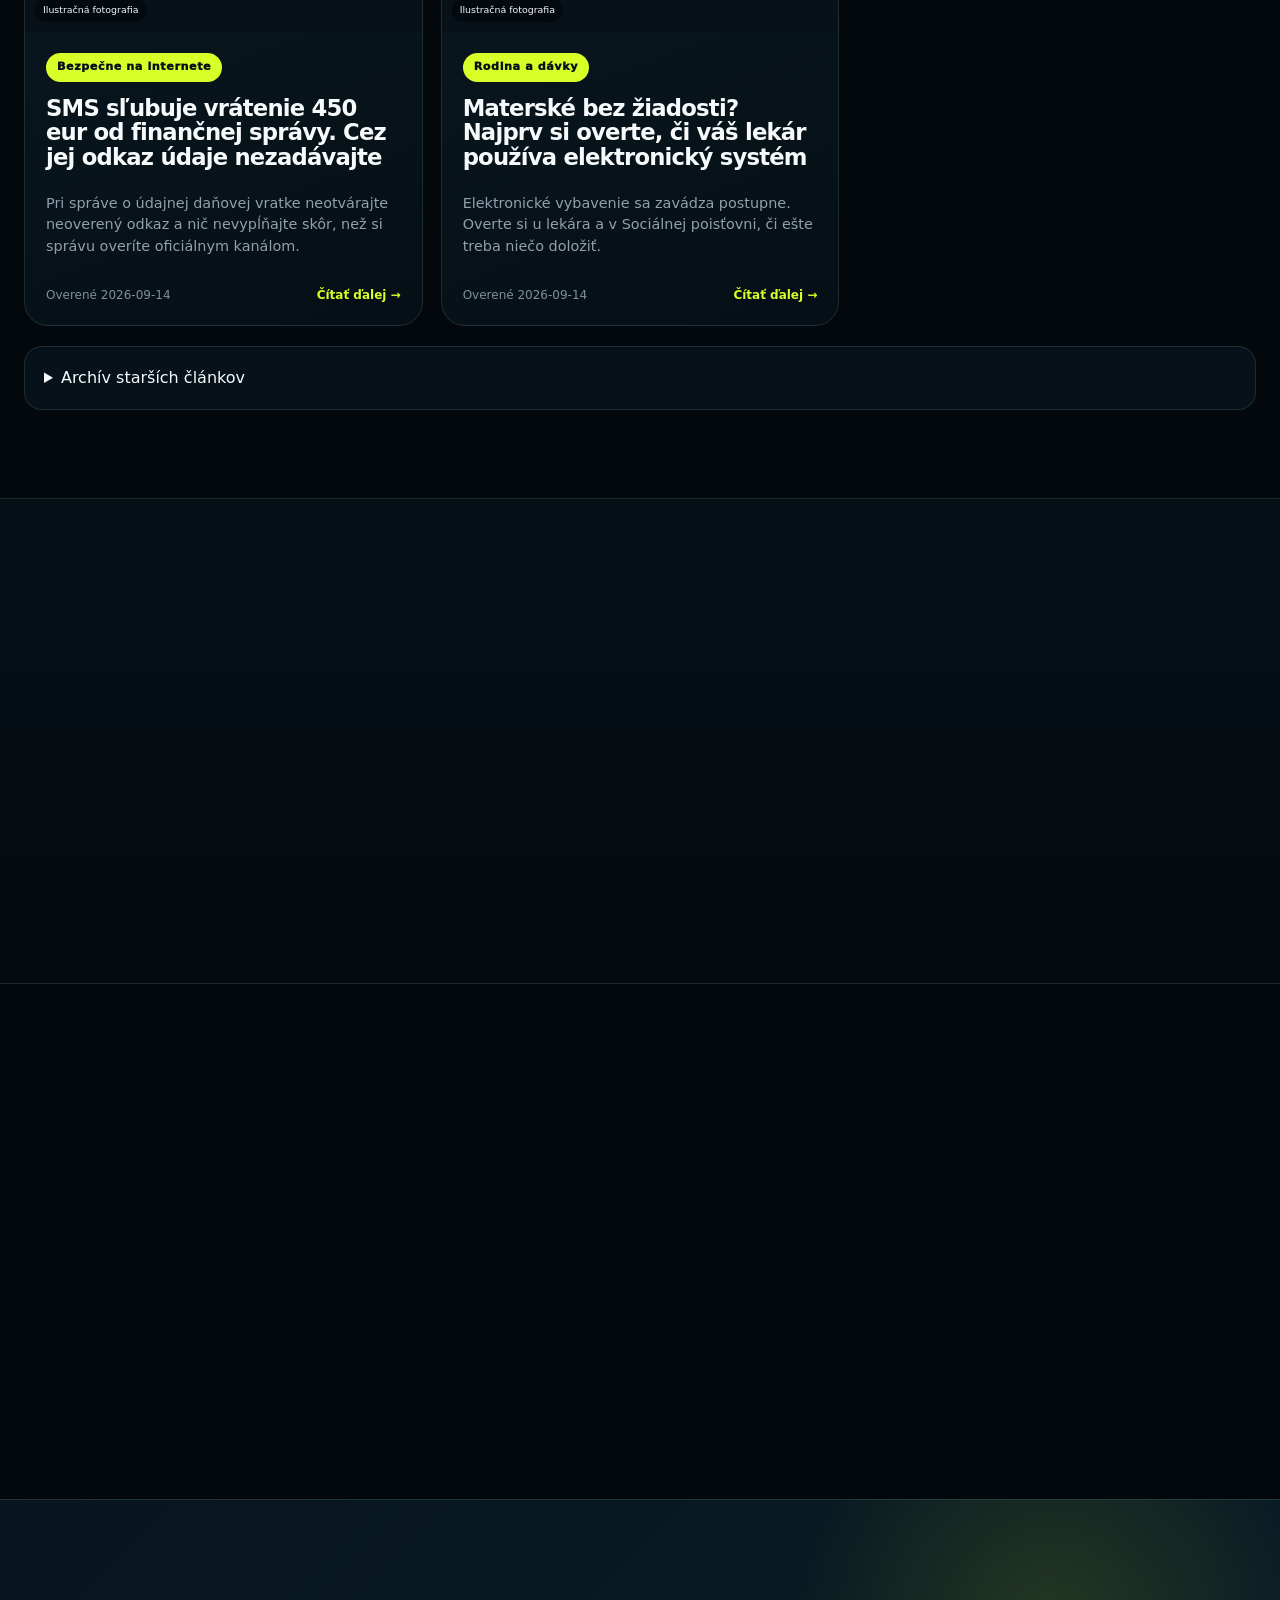
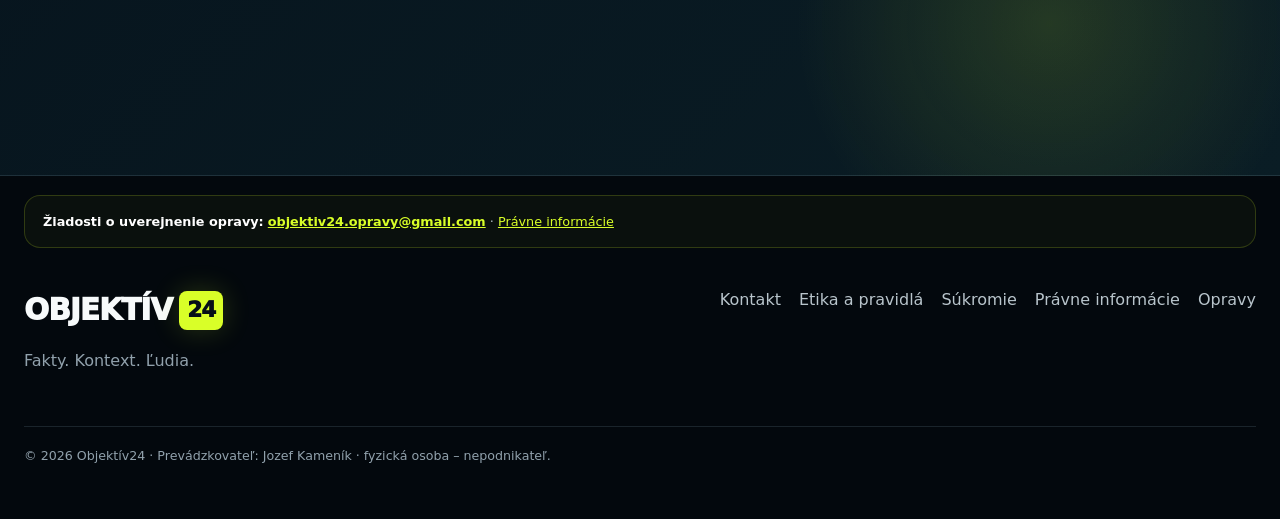
==== commit 9bedee4e: "Show correction contact and legal operator details on homepage" ====
--- a/index.html
+++ b/index.html
@@ -41,4 +41,4 @@
   .topic-rail a{min-width:0!important;min-height:76px!important}
   .topic-rail a:last-child{grid-column:1/-1}
 }
-</style><script src="analytics.js?v=7" defer></script><script src="app.js?v=20260920-apphero1" defer></script><script src="pwa.js?v=28" defer></script><script src="/social-share.js?v=20260919-1" defer></script></head><body><a class="skip-link" href="#obsah">Preskočiť na obsah</a><header class="site-header"><div class="topbar container"><a class="brand" href="/" aria-label="Objektív24 domov"><span class="brand-word">OBJEKTÍV</span><span class="brand-badge">24</span><small>FAKTY · KONTEXT · ĽUDIA</small></a><form class="header-search" id="header-search-form" role="search"><input id="header-search-input" type="search" placeholder="Hľadať články, témy…" aria-label="Hľadať články"><span>⌕</span></form><a class="help-link" href="#pomoc">Praktická pomoc</a><button class="menu-button" aria-label="Otvoriť hlavné menu" type="button" aria-expanded="false" aria-controls="site-nav">Menu ☰</button></div><nav id="site-nav" class="nav-wrap" aria-label="Hlavná navigácia"><div class="container nav-shell"><div class="nav-primary"><a href="/clanky/">Najnovšie</a><a href="/temy/peniaze-a-davky/">Peniaze</a><a href="/temy/urady-a-sluzby/">Úrady</a><a href="/temy/doprava-a-regiony/">Doprava</a><a href="/temy/rodina-a-zdravie/">Rodina</a><a href="/temy/spotrebitel-a-bezpecnost/">Spotrebiteľ</a></div><div class="nav-utility"><a class="nav-practical" href="/poradna/">Poradňa</a><a href="/terminy/">Termíny</a><a href="/temy/">Témy</a><a href="ako-pracujeme.html">Ako pracujeme</a><a href="kontakt.html">Kontakt</a><a href="/redakcia.html">Redakcia</a><a href="/odber/" data-track-event="audience_hub_click">Odoberať</a></div></div></nav></header><main id="obsah"><!-- BUILD:BREAKING:START --><section class="breaking container"><strong>● NAJNOVŠIE</strong><span>Najnovší publikovaný článok Objektív24.</span><a href="#clanky">Čítať →</a></section><!-- BUILD:BREAKING:END --><!-- BUILD:HERO:START --><section id="suvislosti" class="hero container"><article class="hero-main"><figure class="hero-photo"><img loading="eager" fetchpriority="high" decoding="async" src="https://commons.wikimedia.org/wiki/Special:Redirect/file/Solar%20panels%20on%20a%20house%20in%20Boholiuby%202026.jpg?width=1600" alt="Rodinný dom so solárnymi panelmi"><figcaption>Ilustračná fotografia · Wikimedia Commons</figcaption></figure><div class="hero-shade"></div><div class="hero-content"><h1>Zelená solidarita: pri aktivovanej žiadosti rozhoduje termín 30. september</h1><a class="primary-cta" href="/clanky/zelena-solidarita-30-september/">Čítať ďalej →</a></div></article><aside class="latest"><div class="section-row"><h2>Najnovšie</h2><a href="#clanky">Všetky →</a></div><a class="latest-item" href="/clanky/solvex-vyplaty/"><img src="https://commons.wikimedia.org/wiki/Special:Redirect/file/Travel%20luggage.png?width=600" alt="Cestovná batožina"><span><b>Solvex: poisťovňa hlási odškodňovanie klientov</b><small>Spotrebiteľ · dnes</small></span></a><a class="latest-item" href="/clanky/vakcinacia-lisok/"><img src="https://commons.wikimedia.org/wiki/Special:Redirect/file/Vulpes%20vulpes%20standing.jpg?width=600" alt="Líška vo voľnej prírode"><span><b>V októbri budú rozkladať návnady pre líšky</b><small>Regióny · dnes</small></span></a><div class="latest-note"><span>Objektív24</span><strong>Správa nestačí. Dávame jej súvislosti.</strong><p>Pri časovo citlivých témach uvádzame dátum overenia a praktický ďalší krok.</p></div></aside></section><!-- BUILD:HERO:END --><section class="topic-rail container reveal" aria-label="Ďalšie témy"><a href="/temy/urady-a-sluzby/">⌂<span>Úrady a služby</span></a><a href="/temy/rodina-a-zdravie/">♡<span>Rodina a zdravie</span></a><a href="/temy/spotrebitel-a-bezpecnost/">◈<span>Bezpečnosť</span></a><a href="/temy/doprava-a-regiony/">⌁<span>Doprava a regióny</span></a><a href="/temy/peniaze-a-davky/">€<span>Peniaze a práca</span></a></section><!-- BUILD:DEADLINES:START --><!-- BUILD:DEADLINES:END --><section id="clanky" class="discover container reveal"><div class="section-row big"><div><span class="section-kicker">SPRÁVY V SÚVISLOSTIACH</span><h2>Vybrané pre vás</h2></div><div class="count-box"><span>Vydané</span><strong id="issued-count">—</strong><small id="active-count">Načítavam…</small></div></div><form class="search-box" role="search" id="search-form"><div class="search-row"><input id="search-input" type="search" autocomplete="off" placeholder="Hľadať článok alebo tému…"><button type="submit">Hľadať</button></div></form><div id="filters" class="filters"></div><div id="articles-grid" class="articles-grid" aria-live="polite"><!-- BUILD:GRID:START --><!-- BUILD:GRID:END --></div><div id="empty-state" class="empty-state" hidden><h3>Nič sme nenašli.</h3><button id="reset-search" type="button">Zobraziť všetko</button></div><details class="archive-note"><summary>Archív starších článkov</summary><div id="archive-grid" class="archive-grid"></div></details></section><section id="pomoc" class="help-section reveal"><div class="container"><div class="section-row big"><div><span class="section-kicker">PRAKTICKÝ OBJEKTÍV</span><h2>Čo potrebujete vedieť?</h2></div><a href="/poradna/">Otvoriť poradňu →</a></div><div class="help-grid"><article><span>💡</span><h3>Praktické rady</h3><p>Ako vybaviť vec, čo si pripraviť a na čo nezabudnúť.</p></article><article><span>▤</span><h3>Vysvetľujeme</h3><p>Zložité témy jednoducho, bez zbytočného balastu.</p></article><article><span>▥</span><h3>Dáta a fakty</h3><p>Čísla dávame do kontextu a ukazujeme zdroj.</p></article><article><span>◎</span><h3>Kam sa obrátiť</h3><p>Správny kontakt a konkrétny prvý krok.</p></article></div></div></section><section class="principles container reveal"><span class="section-kicker">NA ČOM SI DÁVAME ZÁLEŽAŤ</span><h2>Jednoduchý jazyk.<br>Nie jednoduché sľuby.</h2><div class="principles-grid"><article><span>01</span><h3>Fakt nie je komentár</h3><p>Odlišujeme informáciu od vysvetlenia.</p></article><article><span>02</span><h3>Postup musí viesť niekam</h3><p>Uvádzame konkrétny ďalší krok.</p></article><article><span>03</span><h3>Informácia môže zostarnúť</h3><p>Časovo citlivé podklady dátumujeme.</p></article></div></section><section class="newsletter reveal"><div class="container newsletter-inner"><div><span class="section-kicker">OBJEKTÍV24</span><h2>Buďte o krok vpredu.</h2><p>Vyberte si push upozornenia, aplikáciu na ploche alebo otvorený RSS kanál.</p></div><a class="primary-cta" href="/odber/" data-track-event="audience_hub_click">Vybrať odber →</a></div></section></main><footer class="site-footer"><div class="container footer-grid"><div><a class="brand" href="/"><span class="brand-word">OBJEKTÍV</span><span class="brand-badge">24</span></a><p>Fakty. Kontext. Ľudia.</p></div><div class="footer-links"><a href="kontakt.html">Kontakt</a><a href="ako-pracujeme.html">Etika a pravidlá</a><a href="ako-pracujeme.html#sukromie">Súkromie</a></div><p class="copyright">© 2026 Objektív24 · Nie sme štátny úrad ani jeho oficiálny partner.</p></div></footer></body></html>+</style><script src="analytics.js?v=7" defer></script><script src="app.js?v=20260920-apphero3" defer></script><script src="pwa.js?v=28" defer></script><script src="/social-share.js?v=20260919-1" defer></script></head><body><a class="skip-link" href="#obsah">Preskočiť na obsah</a><header class="site-header"><div class="topbar container"><a class="brand" href="/" aria-label="Objektív24 domov"><span class="brand-word">OBJEKTÍV</span><span class="brand-badge">24</span><small>FAKTY · KONTEXT · ĽUDIA</small></a><form class="header-search" id="header-search-form" role="search"><input id="header-search-input" type="search" placeholder="Hľadať články, témy…" aria-label="Hľadať články"><span>⌕</span></form><a class="help-link" href="#pomoc">Praktická pomoc</a><button class="menu-button" aria-label="Otvoriť hlavné menu" type="button" aria-expanded="false" aria-controls="site-nav">Menu ☰</button></div><nav id="site-nav" class="nav-wrap" aria-label="Hlavná navigácia"><div class="container nav-shell"><div class="nav-primary"><a href="/clanky/">Najnovšie</a><a href="/temy/peniaze-a-davky/">Peniaze</a><a href="/temy/urady-a-sluzby/">Úrady</a><a href="/temy/doprava-a-regiony/">Doprava</a><a href="/temy/rodina-a-zdravie/">Rodina</a><a href="/temy/spotrebitel-a-bezpecnost/">Spotrebiteľ</a></div><div class="nav-utility"><a class="nav-practical" href="/poradna/">Poradňa</a><a href="/terminy/">Termíny</a><a href="/temy/">Témy</a><a href="ako-pracujeme.html">Ako pracujeme</a><a href="kontakt.html">Kontakt</a><a href="/redakcia.html">Redakcia</a><a href="/odber/" data-track-event="audience_hub_click">Odoberať</a></div></div></nav></header><main id="obsah"><!-- BUILD:BREAKING:START --><section class="breaking container"><strong>● NAJNOVŠIE</strong><span>Najnovší publikovaný článok Objektív24.</span><a href="#clanky">Čítať →</a></section><!-- BUILD:BREAKING:END --><!-- BUILD:HERO:START --><section id="suvislosti" class="hero container"><article class="hero-main"><figure class="hero-photo"><img loading="eager" fetchpriority="high" decoding="async" src="https://commons.wikimedia.org/wiki/Special:Redirect/file/Solar%20panels%20on%20a%20house%20in%20Boholiuby%202026.jpg?width=1600" alt="Rodinný dom so solárnymi panelmi"><figcaption>Ilustračná fotografia · Wikimedia Commons</figcaption></figure><div class="hero-shade"></div><div class="hero-content"><h1>Zelená solidarita: pri aktivovanej žiadosti rozhoduje termín 30. september</h1><a class="primary-cta" href="/clanky/zelena-solidarita-30-september/">Čítať ďalej →</a></div></article><aside class="latest"><div class="section-row"><h2>Najnovšie</h2><a href="#clanky">Všetky →</a></div><a class="latest-item" href="/clanky/solvex-vyplaty/"><img src="https://commons.wikimedia.org/wiki/Special:Redirect/file/Travel%20luggage.png?width=600" alt="Cestovná batožina"><span><b>Solvex: poisťovňa hlási odškodňovanie klientov</b><small>Spotrebiteľ · dnes</small></span></a><a class="latest-item" href="/clanky/vakcinacia-lisok/"><img src="https://commons.wikimedia.org/wiki/Special:Redirect/file/Vulpes%20vulpes%20standing.jpg?width=600" alt="Líška vo voľnej prírode"><span><b>V októbri budú rozkladať návnady pre líšky</b><small>Regióny · dnes</small></span></a><div class="latest-note"><span>Objektív24</span><strong>Správa nestačí. Dávame jej súvislosti.</strong><p>Pri časovo citlivých témach uvádzame dátum overenia a praktický ďalší krok.</p></div></aside></section><!-- BUILD:HERO:END --><section class="topic-rail container reveal" aria-label="Ďalšie témy"><a href="/temy/urady-a-sluzby/">⌂<span>Úrady a služby</span></a><a href="/temy/rodina-a-zdravie/">♡<span>Rodina a zdravie</span></a><a href="/temy/spotrebitel-a-bezpecnost/">◈<span>Bezpečnosť</span></a><a href="/temy/doprava-a-regiony/">⌁<span>Doprava a regióny</span></a><a href="/temy/peniaze-a-davky/">€<span>Peniaze a práca</span></a></section><!-- BUILD:DEADLINES:START --><!-- BUILD:DEADLINES:END --><section id="clanky" class="discover container reveal"><div class="section-row big"><div><span class="section-kicker">SPRÁVY V SÚVISLOSTIACH</span><h2>Vybrané pre vás</h2></div><div class="count-box"><span>Vydané</span><strong id="issued-count">—</strong><small id="active-count">Načítavam…</small></div></div><form class="search-box" role="search" id="search-form"><div class="search-row"><input id="search-input" type="search" autocomplete="off" placeholder="Hľadať článok alebo tému…"><button type="submit">Hľadať</button></div></form><div id="filters" class="filters"></div><div id="articles-grid" class="articles-grid" aria-live="polite"><!-- BUILD:GRID:START --><!-- BUILD:GRID:END --></div><div id="empty-state" class="empty-state" hidden><h3>Nič sme nenašli.</h3><button id="reset-search" type="button">Zobraziť všetko</button></div><details class="archive-note"><summary>Archív starších článkov</summary><div id="archive-grid" class="archive-grid"></div></details></section><section id="pomoc" class="help-section reveal"><div class="container"><div class="section-row big"><div><span class="section-kicker">PRAKTICKÝ OBJEKTÍV</span><h2>Čo potrebujete vedieť?</h2></div><a href="/poradna/">Otvoriť poradňu →</a></div><div class="help-grid"><article><span>💡</span><h3>Praktické rady</h3><p>Ako vybaviť vec, čo si pripraviť a na čo nezabudnúť.</p></article><article><span>▤</span><h3>Vysvetľujeme</h3><p>Zložité témy jednoducho, bez zbytočného balastu.</p></article><article><span>▥</span><h3>Dáta a fakty</h3><p>Čísla dávame do kontextu a ukazujeme zdroj.</p></article><article><span>◎</span><h3>Kam sa obrátiť</h3><p>Správny kontakt a konkrétny prvý krok.</p></article></div></div></section><section class="principles container reveal"><span class="section-kicker">NA ČOM SI DÁVAME ZÁLEŽAŤ</span><h2>Jednoduchý jazyk.<br>Nie jednoduché sľuby.</h2><div class="principles-grid"><article><span>01</span><h3>Fakt nie je komentár</h3><p>Odlišujeme informáciu od vysvetlenia.</p></article><article><span>02</span><h3>Postup musí viesť niekam</h3><p>Uvádzame konkrétny ďalší krok.</p></article><article><span>03</span><h3>Informácia môže zostarnúť</h3><p>Časovo citlivé podklady dátumujeme.</p></article></div></section><section class="newsletter reveal"><div class="container newsletter-inner"><div><span class="section-kicker">OBJEKTÍV24</span><h2>Buďte o krok vpredu.</h2><p>Vyberte si push upozornenia, aplikáciu na ploche alebo otvorený RSS kanál.</p></div><a class="primary-cta" href="/odber/" data-track-event="audience_hub_click">Vybrať odber →</a></div></section><section class="container" aria-label="Právne informácie" style="margin:18px auto 0;padding:16px 18px;border:1px solid rgba(217,255,40,.18);border-radius:16px;background:rgba(217,255,40,.035);color:#aebac1;font-size:.8rem;line-height:1.55"><strong style="color:#fff">Žiadosti o uverejnenie opravy:</strong> <a href="mailto:objektiv24.opravy@gmail.com" style="color:#d9ff28;font-weight:850">objektiv24.opravy@gmail.com</a> · <a href="/pravne-informacie.html" style="color:#d9ff28">Právne informácie</a></section></main><footer class="site-footer"><div class="container footer-grid"><div><a class="brand" href="/"><span class="brand-word">OBJEKTÍV</span><span class="brand-badge">24</span></a><p>Fakty. Kontext. Ľudia.</p></div><div class="footer-links"><a href="kontakt.html">Kontakt</a><a href="ako-pracujeme.html">Etika a pravidlá</a><a href="ako-pracujeme.html#sukromie">Súkromie</a><a href="/pravne-informacie.html">Právne informácie</a><a href="mailto:objektiv24.opravy@gmail.com">Opravy</a></div><p class="copyright">© 2026 Objektív24 · Prevádzkovateľ: Jozef Kameník · fyzická osoba – nepodnikateľ.</p></div></footer></body></html>
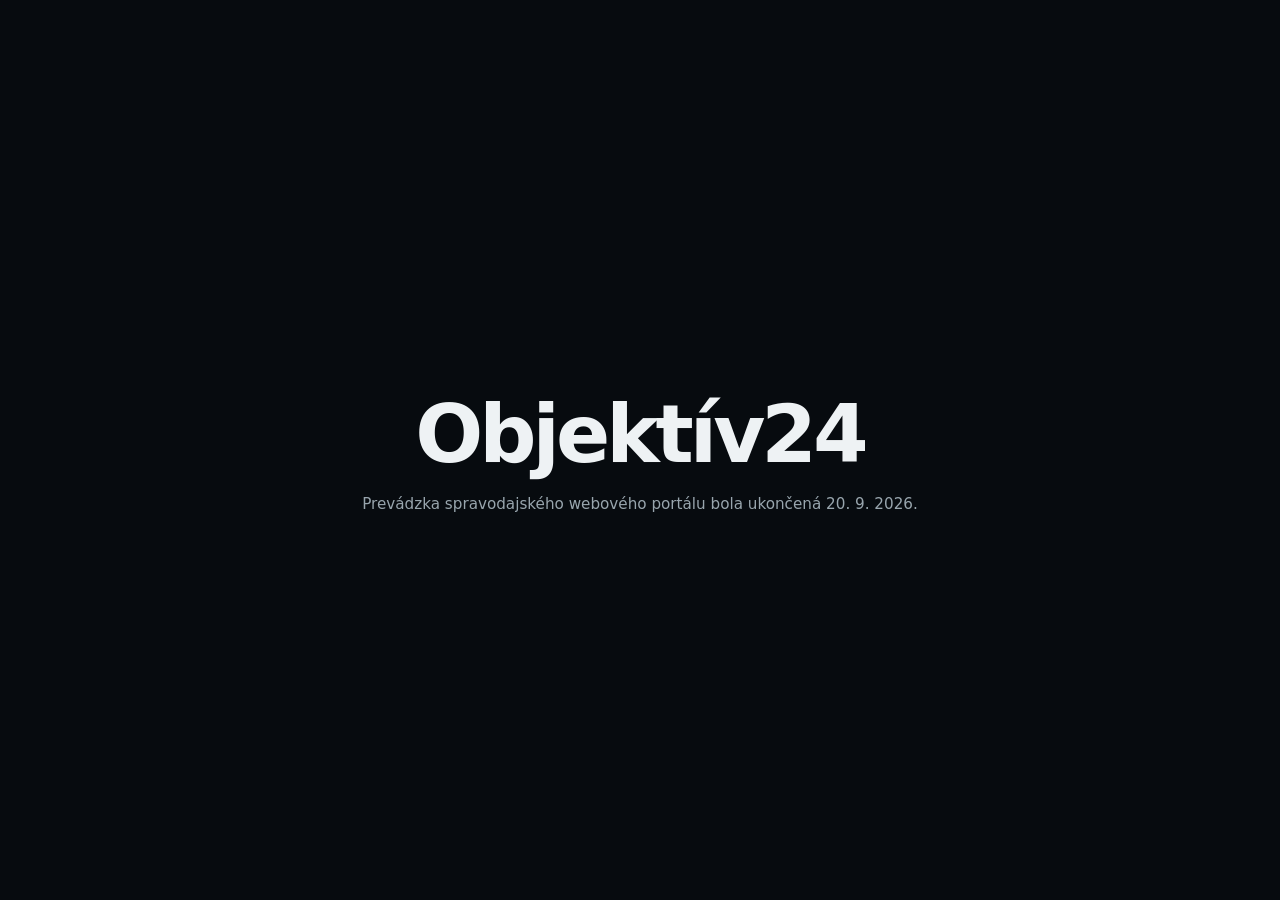
==== commit bbbc9200: "Reduce repository to shutdown-only public site" ====
--- a/index.html
+++ b/index.html
@@ -1,44 +1,22 @@
 <!doctype html>
-<html lang="sk"><head><meta charset="utf-8"><meta name="viewport" content="width=device-width,initial-scale=1,maximum-scale=5,viewport-fit=cover"><meta name="description" content="Objektív24 prináša praktické správy zo Slovenska: čo sa stalo, koho sa to týka, čo to znamená a čo treba urobiť ďalej."><meta name="robots" content="index,follow,max-image-preview:large,max-snippet:-1,max-video-preview:-1"><meta property="og:site_name" content="Objektív24"><meta property="og:type" content="website"><meta property="og:locale" content="sk_SK"><meta property="og:url" content="https://objektiv24.sk/"><meta property="og:title" content="Objektív24 — Fakty. Kontext. Ľudia."><meta property="og:description" content="Správy v súvislostiach. Čo sa deje, čo to znamená pre vás a čo ďalej."><title>Objektív24 — Fakty. Kontext. Ľudia.</title><meta name="theme-color" content="#050d14"><link rel="manifest" href="/manifest.webmanifest?v=20260919-1"><link rel="canonical" href="https://objektiv24.sk/"><link rel="icon" href="/assets/app-icon.svg?v=20260918-2" type="image/svg+xml"><script type="application/ld+json">{"@context":"https://schema.org","@graph":[{"@type":"Organization","@id":"https://objektiv24.sk/#organization","name":"Objektív24","url":"https://objektiv24.sk/","logo":{"@type":"ImageObject","url":"https://objektiv24.sk/assets/app-icon.svg"}},{"@type":"WebSite","@id":"https://objektiv24.sk/#website","name":"Objektív24","url":"https://objektiv24.sk/","inLanguage":"sk-SK","publisher":{"@id":"https://objektiv24.sk/#organization"}}]}</script><link rel="alternate" type="application/rss+xml" title="Objektív24 RSS" href="rss.xml"><link rel="stylesheet" href="styles.css?v=20260920-imagefit1"><style>
-html,body{max-width:100%;overflow-x:hidden}@media(max-width:680px){.container{width:calc(100% - 24px)!important;max-width:100%;margin-inline:auto}.topbar{min-height:76px!important;gap:10px!important;padding:0!important;overflow:visible}.brand{flex:1 1 auto;min-width:0;gap:6px!important}.brand-word{font-size:1.42rem!important;white-space:nowrap}.brand-badge{font-size:1rem!important;padding:3px 7px!important;flex:none}.brand small{top:49px!important;left:1px!important;font-size:.39rem!important;letter-spacing:.25em!important;white-space:nowrap}.menu-button{flex:none!important;margin-left:8px!important;padding:10px 13px!important;font-size:.82rem!important;min-width:auto!important;border-radius:999px!important}.breaking{min-height:56px!important;margin-top:14px!important;padding:10px 14px!important;gap:10px!important;border-radius:17px!important}.breaking strong{font-size:.74rem!important;white-space:nowrap}.breaking span{font-size:.74rem!important;min-width:0;overflow:hidden;text-overflow:ellipsis;white-space:nowrap}.hero{padding-top:14px!important}.hero-main{min-height:500px!important;border-radius:22px!important}.hero-shade{background:linear-gradient(180deg,rgba(2,8,12,0) 0%,rgba(2,8,12,0) 48%,rgba(2,8,12,.28) 64%,rgba(2,8,12,.84) 84%,rgba(2,8,12,.97) 100%)!important}.hero-content{padding:20px 18px 22px!important;max-width:100%!important;display:flex!important;flex-direction:column!important;justify-content:flex-end!important}.meta-row{display:flex!important;align-items:center!important;gap:7px!important;flex-wrap:wrap!important;font-size:.62rem!important;margin-bottom:4px!important}.hero .eyebrow{font-size:.57rem!important;padding:5px 8px!important;line-height:1.2!important}.hero h1{font-size:clamp(1.62rem,7.7vw,2.12rem)!important;line-height:1.04!important;letter-spacing:-.035em!important;margin:10px 0 12px!important;overflow-wrap:break-word;text-wrap:balance!important}.hero-content p{font-size:.8rem!important;line-height:1.48!important;margin:0 0 12px!important;color:#f4f7f8!important;text-shadow:0 1px 12px rgba(0,0,0,.9);max-width:94%!important}.primary-cta{padding:10px 14px!important;font-size:.8rem!important;border-radius:12px!important;margin-top:2px!important;align-self:flex-start!important}.hero-photo figcaption{top:10px!important;right:10px!important;max-width:45%!important;font-size:.43rem!important;padding:4px 6px!important;opacity:.48;overflow:hidden;text-overflow:ellipsis;white-space:nowrap}.latest{padding:18px!important}.latest-item{grid-template-columns:84px minmax(0,1fr)!important}.latest-item img{width:84px!important;height:64px!important}.topic-rail{padding-top:14px!important}.topic-rail a{min-width:108px!important;min-height:82px!important}}@media(max-width:380px){.brand-word{font-size:1.25rem!important}.menu-button{font-size:.76rem!important;padding:9px 11px!important}.brand small{letter-spacing:.18em!important}.hero-main{min-height:480px!important}.hero h1{font-size:1.58rem!important}}
-
-/* Objektív24 · čistá navigácia bez horizontálneho posúvača */
-.menu-button{display:none}
-.nav-wrap{border-top:1px solid rgba(255,255,255,.055);background:rgba(3,8,13,.42)}
-.nav-shell{min-height:54px;display:flex;align-items:center;justify-content:space-between;gap:22px}
-.nav-primary,.nav-utility{display:flex;align-items:center;gap:4px;min-width:0}
-.nav-primary a,.nav-utility a{display:inline-flex;align-items:center;justify-content:center;min-height:36px;padding:8px 13px;border-radius:11px;text-decoration:none;white-space:nowrap;font-size:.8rem;font-weight:760;color:#aebac1;transition:background .2s,color .2s,transform .2s}
-.nav-primary a:hover,.nav-primary a:focus-visible,.nav-primary a.is-active{background:var(--accent);color:#061018;outline:0}
-.nav-utility{margin-left:auto}
-.nav-utility a{font-size:.76rem;color:#85959f;padding-inline:10px}
-.nav-utility a:hover,.nav-utility a:focus-visible{color:#fff;background:rgba(255,255,255,.06);outline:0}
-.nav-utility .editor-link{color:#b9c4c9}.nav-practical{display:none!important}
-@media(max-width:1180px){
-  .nav-shell{gap:12px}
-  .nav-primary a{padding-inline:10px;font-size:.76rem}
-  .nav-utility a{padding-inline:7px;font-size:.72rem}
-  .topbar{gap:18px}
-  .help-link{display:none}
-}
-@media(max-width:980px){
-  .menu-button{display:inline-flex;align-items:center;justify-content:center}
-  .nav-wrap{display:none;position:absolute;left:0;right:0;top:100%;padding:12px 0 18px;background:rgba(3,8,13,.98);border-bottom:1px solid rgba(255,255,255,.08);box-shadow:0 24px 60px rgba(0,0,0,.45);backdrop-filter:blur(24px)}
-  .nav-wrap.is-open{display:block}
-  .nav-shell{display:grid;grid-template-columns:1.35fr .9fr;align-items:start;gap:12px;min-height:0}
-  .nav-primary,.nav-utility{display:grid;grid-template-columns:repeat(2,minmax(0,1fr));gap:7px;margin:0}
-  .nav-primary a,.nav-utility a{justify-content:flex-start;min-height:44px;padding:11px 13px;border:1px solid rgba(255,255,255,.07);background:rgba(255,255,255,.025);font-size:.8rem}
-  .nav-primary a.is-active{border-color:rgba(217,255,40,.55)}
-  .nav-utility{grid-template-columns:1fr}.nav-practical{display:flex!important}
-  .nav-utility a{color:#aebac1}
-}
-@media(max-width:680px){
-  .nav-wrap{padding:10px 0 16px}
-  .nav-shell{grid-template-columns:1fr;gap:9px}
-  .nav-primary{grid-template-columns:repeat(2,minmax(0,1fr))}
-  .nav-utility{grid-template-columns:repeat(2,minmax(0,1fr));padding-top:9px;border-top:1px solid rgba(255,255,255,.07)}
-  .nav-primary a,.nav-utility a{min-height:42px;border-radius:12px}
-  .topic-rail{display:grid!important;grid-template-columns:repeat(2,minmax(0,1fr));gap:9px;overflow:visible!important}
-  .topic-rail a{min-width:0!important;min-height:76px!important}
-  .topic-rail a:last-child{grid-column:1/-1}
-}
-</style><script src="analytics.js?v=7" defer></script><script src="app.js?v=20260920-apphero3" defer></script><script src="pwa.js?v=28" defer></script><script src="/social-share.js?v=20260919-1" defer></script></head><body><a class="skip-link" href="#obsah">Preskočiť na obsah</a><header class="site-header"><div class="topbar container"><a class="brand" href="/" aria-label="Objektív24 domov"><span class="brand-word">OBJEKTÍV</span><span class="brand-badge">24</span><small>FAKTY · KONTEXT · ĽUDIA</small></a><form class="header-search" id="header-search-form" role="search"><input id="header-search-input" type="search" placeholder="Hľadať články, témy…" aria-label="Hľadať články"><span>⌕</span></form><a class="help-link" href="#pomoc">Praktická pomoc</a><button class="menu-button" aria-label="Otvoriť hlavné menu" type="button" aria-expanded="false" aria-controls="site-nav">Menu ☰</button></div><nav id="site-nav" class="nav-wrap" aria-label="Hlavná navigácia"><div class="container nav-shell"><div class="nav-primary"><a href="/clanky/">Najnovšie</a><a href="/temy/peniaze-a-davky/">Peniaze</a><a href="/temy/urady-a-sluzby/">Úrady</a><a href="/temy/doprava-a-regiony/">Doprava</a><a href="/temy/rodina-a-zdravie/">Rodina</a><a href="/temy/spotrebitel-a-bezpecnost/">Spotrebiteľ</a></div><div class="nav-utility"><a class="nav-practical" href="/poradna/">Poradňa</a><a href="/terminy/">Termíny</a><a href="/temy/">Témy</a><a href="ako-pracujeme.html">Ako pracujeme</a><a href="kontakt.html">Kontakt</a><a href="/redakcia.html">Redakcia</a><a href="/odber/" data-track-event="audience_hub_click">Odoberať</a></div></div></nav></header><main id="obsah"><!-- BUILD:BREAKING:START --><section class="breaking container"><strong>● NAJNOVŠIE</strong><span>Najnovší publikovaný článok Objektív24.</span><a href="#clanky">Čítať →</a></section><!-- BUILD:BREAKING:END --><!-- BUILD:HERO:START --><section id="suvislosti" class="hero container"><article class="hero-main"><figure class="hero-photo"><img loading="eager" fetchpriority="high" decoding="async" src="https://commons.wikimedia.org/wiki/Special:Redirect/file/Solar%20panels%20on%20a%20house%20in%20Boholiuby%202026.jpg?width=1600" alt="Rodinný dom so solárnymi panelmi"><figcaption>Ilustračná fotografia · Wikimedia Commons</figcaption></figure><div class="hero-shade"></div><div class="hero-content"><h1>Zelená solidarita: pri aktivovanej žiadosti rozhoduje termín 30. september</h1><a class="primary-cta" href="/clanky/zelena-solidarita-30-september/">Čítať ďalej →</a></div></article><aside class="latest"><div class="section-row"><h2>Najnovšie</h2><a href="#clanky">Všetky →</a></div><a class="latest-item" href="/clanky/solvex-vyplaty/"><img src="https://commons.wikimedia.org/wiki/Special:Redirect/file/Travel%20luggage.png?width=600" alt="Cestovná batožina"><span><b>Solvex: poisťovňa hlási odškodňovanie klientov</b><small>Spotrebiteľ · dnes</small></span></a><a class="latest-item" href="/clanky/vakcinacia-lisok/"><img src="https://commons.wikimedia.org/wiki/Special:Redirect/file/Vulpes%20vulpes%20standing.jpg?width=600" alt="Líška vo voľnej prírode"><span><b>V októbri budú rozkladať návnady pre líšky</b><small>Regióny · dnes</small></span></a><div class="latest-note"><span>Objektív24</span><strong>Správa nestačí. Dávame jej súvislosti.</strong><p>Pri časovo citlivých témach uvádzame dátum overenia a praktický ďalší krok.</p></div></aside></section><!-- BUILD:HERO:END --><section class="topic-rail container reveal" aria-label="Ďalšie témy"><a href="/temy/urady-a-sluzby/">⌂<span>Úrady a služby</span></a><a href="/temy/rodina-a-zdravie/">♡<span>Rodina a zdravie</span></a><a href="/temy/spotrebitel-a-bezpecnost/">◈<span>Bezpečnosť</span></a><a href="/temy/doprava-a-regiony/">⌁<span>Doprava a regióny</span></a><a href="/temy/peniaze-a-davky/">€<span>Peniaze a práca</span></a></section><!-- BUILD:DEADLINES:START --><!-- BUILD:DEADLINES:END --><section id="clanky" class="discover container reveal"><div class="section-row big"><div><span class="section-kicker">SPRÁVY V SÚVISLOSTIACH</span><h2>Vybrané pre vás</h2></div><div class="count-box"><span>Vydané</span><strong id="issued-count">—</strong><small id="active-count">Načítavam…</small></div></div><form class="search-box" role="search" id="search-form"><div class="search-row"><input id="search-input" type="search" autocomplete="off" placeholder="Hľadať článok alebo tému…"><button type="submit">Hľadať</button></div></form><div id="filters" class="filters"></div><div id="articles-grid" class="articles-grid" aria-live="polite"><!-- BUILD:GRID:START --><!-- BUILD:GRID:END --></div><div id="empty-state" class="empty-state" hidden><h3>Nič sme nenašli.</h3><button id="reset-search" type="button">Zobraziť všetko</button></div><details class="archive-note"><summary>Archív starších článkov</summary><div id="archive-grid" class="archive-grid"></div></details></section><section id="pomoc" class="help-section reveal"><div class="container"><div class="section-row big"><div><span class="section-kicker">PRAKTICKÝ OBJEKTÍV</span><h2>Čo potrebujete vedieť?</h2></div><a href="/poradna/">Otvoriť poradňu →</a></div><div class="help-grid"><article><span>💡</span><h3>Praktické rady</h3><p>Ako vybaviť vec, čo si pripraviť a na čo nezabudnúť.</p></article><article><span>▤</span><h3>Vysvetľujeme</h3><p>Zložité témy jednoducho, bez zbytočného balastu.</p></article><article><span>▥</span><h3>Dáta a fakty</h3><p>Čísla dávame do kontextu a ukazujeme zdroj.</p></article><article><span>◎</span><h3>Kam sa obrátiť</h3><p>Správny kontakt a konkrétny prvý krok.</p></article></div></div></section><section class="principles container reveal"><span class="section-kicker">NA ČOM SI DÁVAME ZÁLEŽAŤ</span><h2>Jednoduchý jazyk.<br>Nie jednoduché sľuby.</h2><div class="principles-grid"><article><span>01</span><h3>Fakt nie je komentár</h3><p>Odlišujeme informáciu od vysvetlenia.</p></article><article><span>02</span><h3>Postup musí viesť niekam</h3><p>Uvádzame konkrétny ďalší krok.</p></article><article><span>03</span><h3>Informácia môže zostarnúť</h3><p>Časovo citlivé podklady dátumujeme.</p></article></div></section><section class="newsletter reveal"><div class="container newsletter-inner"><div><span class="section-kicker">OBJEKTÍV24</span><h2>Buďte o krok vpredu.</h2><p>Vyberte si push upozornenia, aplikáciu na ploche alebo otvorený RSS kanál.</p></div><a class="primary-cta" href="/odber/" data-track-event="audience_hub_click">Vybrať odber →</a></div></section><section class="container" aria-label="Právne informácie" style="margin:18px auto 0;padding:16px 18px;border:1px solid rgba(217,255,40,.18);border-radius:16px;background:rgba(217,255,40,.035);color:#aebac1;font-size:.8rem;line-height:1.55"><strong style="color:#fff">Žiadosti o uverejnenie opravy:</strong> <a href="mailto:objektiv24.opravy@gmail.com" style="color:#d9ff28;font-weight:850">objektiv24.opravy@gmail.com</a> · <a href="/pravne-informacie.html" style="color:#d9ff28">Právne informácie</a></section></main><footer class="site-footer"><div class="container footer-grid"><div><a class="brand" href="/"><span class="brand-word">OBJEKTÍV</span><span class="brand-badge">24</span></a><p>Fakty. Kontext. Ľudia.</p></div><div class="footer-links"><a href="kontakt.html">Kontakt</a><a href="ako-pracujeme.html">Etika a pravidlá</a><a href="ako-pracujeme.html#sukromie">Súkromie</a><a href="/pravne-informacie.html">Právne informácie</a><a href="mailto:objektiv24.opravy@gmail.com">Opravy</a></div><p class="copyright">© 2026 Objektív24 · Prevádzkovateľ: Jozef Kameník · fyzická osoba – nepodnikateľ.</p></div></footer></body></html>+<html lang="sk">
+<head>
+  <meta charset="utf-8">
+  <meta name="viewport" content="width=device-width,initial-scale=1">
+  <meta name="robots" content="noindex,nofollow,noarchive">
+  <title>Objektív24</title>
+  <style>
+    html,body{margin:0;min-height:100%;background:#070b0f;color:#eef2f4;font-family:system-ui,-apple-system,BlinkMacSystemFont,"Segoe UI",sans-serif}
+    body{min-height:100vh;display:grid;place-items:center}
+    main{text-align:center;padding:32px}
+    h1{margin:0;font-size:clamp(2rem,7vw,5rem);letter-spacing:-.05em}
+    p{margin:14px 0 0;color:#98a5ad;font-size:.95rem}
+  </style>
+</head>
+<body>
+  <main>
+    <h1>Objektív24</h1>
+    <p>Prevádzka spravodajského webového portálu bola ukončená 20. 9. 2026.</p>
+  </main>
+</body>
+</html>
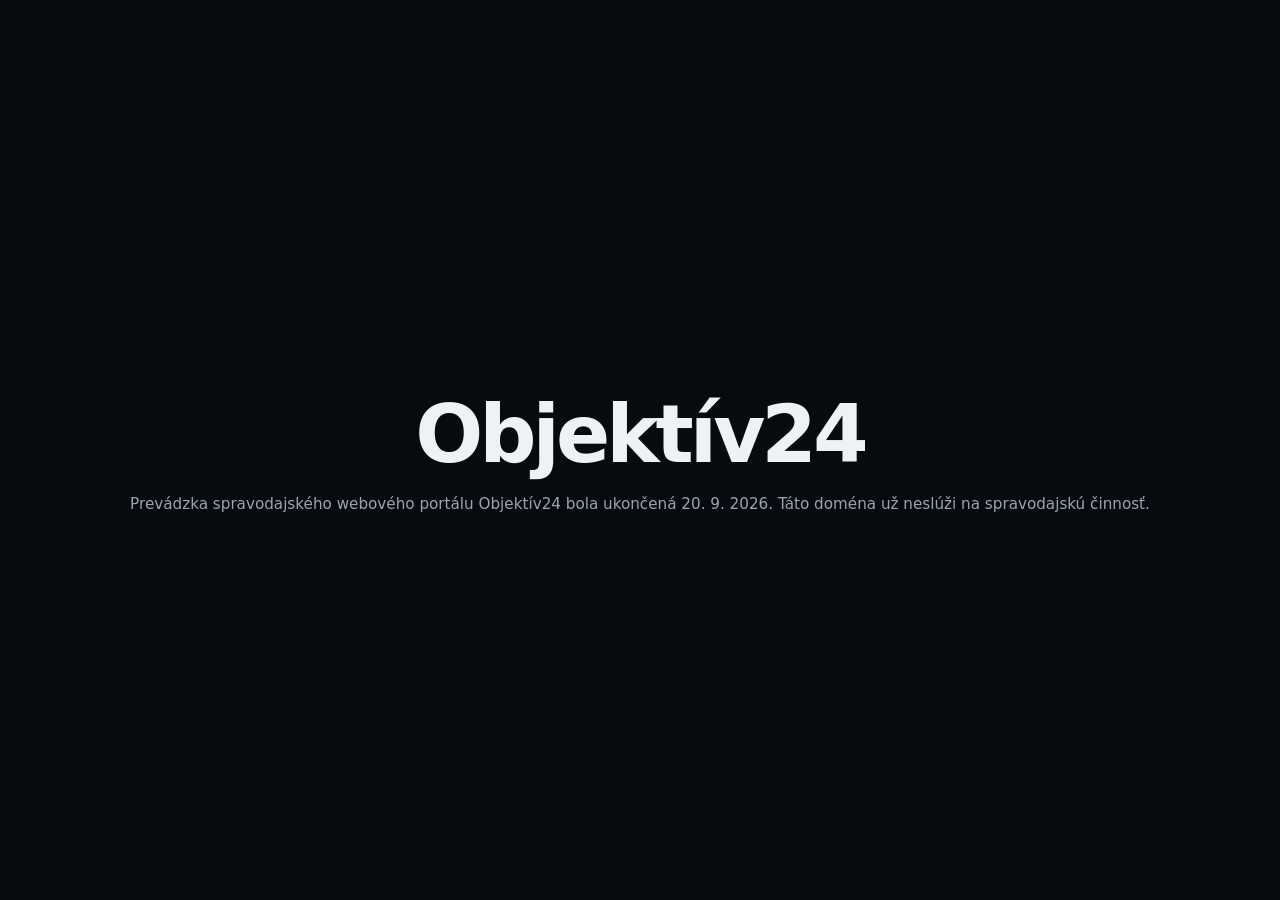
==== commit 86c864c9: "Clarify Objektív24 shutdown notice" ====
--- a/index.html
+++ b/index.html
@@ -16,7 +16,7 @@
 <body>
   <main>
     <h1>Objektív24</h1>
-    <p>Prevádzka spravodajského webového portálu bola ukončená 20. 9. 2026.</p>
+    <p>Prevádzka spravodajského webového portálu Objektív24 bola ukončená 20. 9. 2026. Táto doména už neslúži na spravodajskú činnosť.</p>
   </main>
 </body>
 </html>
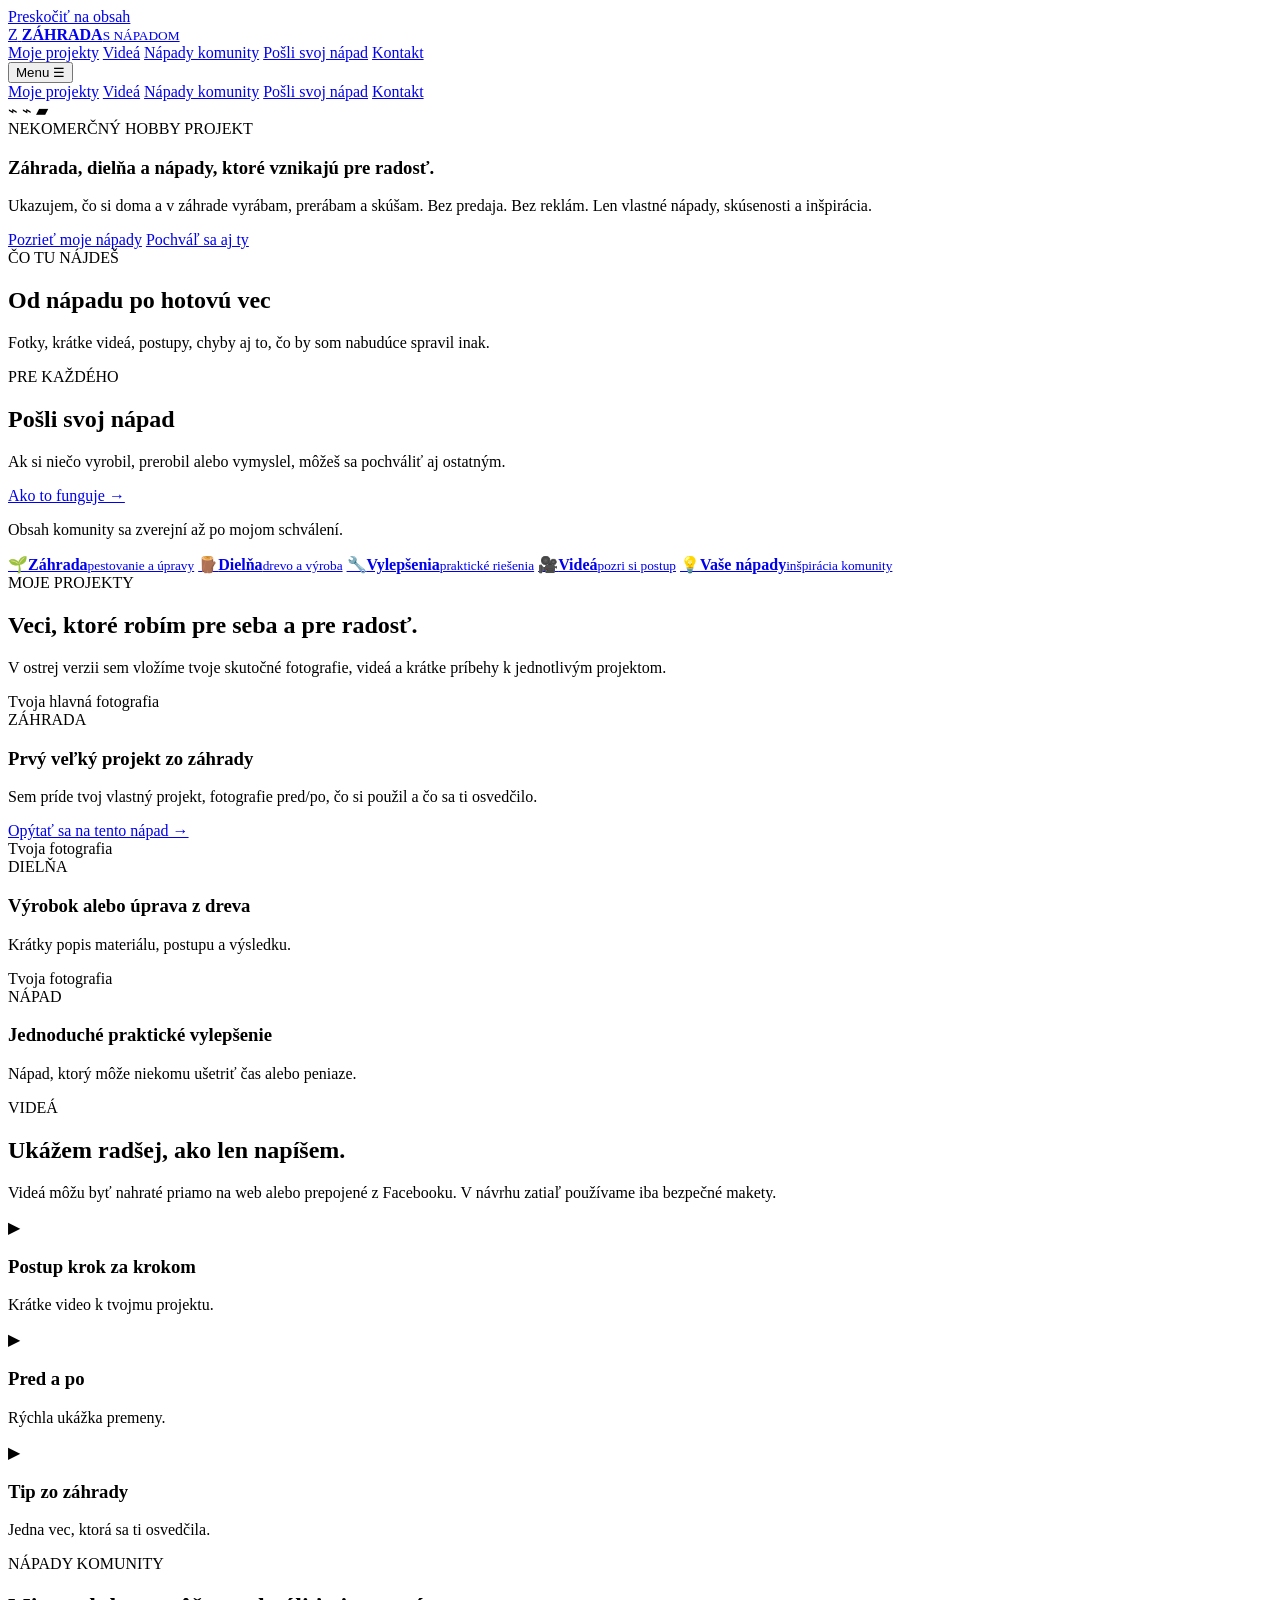
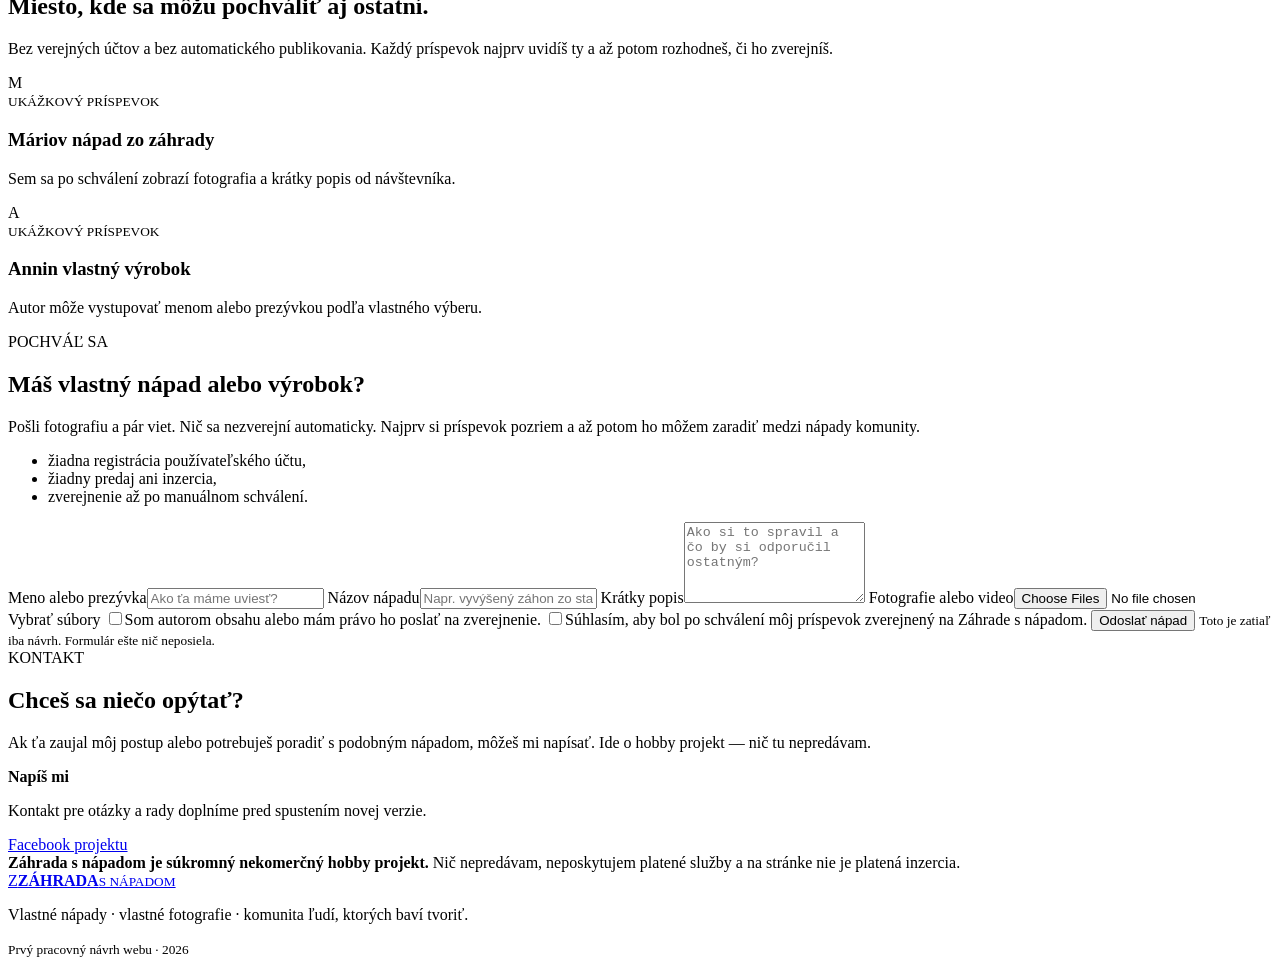
==== commit 4a9045c2: "Create first Záhrada s nápadom draft" ====
--- a/index.html
+++ b/index.html
@@ -2,21 +2,209 @@
 <html lang="sk">
 <head>
   <meta charset="utf-8">
-  <meta name="viewport" content="width=device-width,initial-scale=1">
-  <meta name="robots" content="noindex,nofollow,noarchive">
-  <title>Objektív24</title>
-  <style>
-    html,body{margin:0;min-height:100%;background:#070b0f;color:#eef2f4;font-family:system-ui,-apple-system,BlinkMacSystemFont,"Segoe UI",sans-serif}
-    body{min-height:100vh;display:grid;place-items:center}
-    main{text-align:center;padding:32px}
-    h1{margin:0;font-size:clamp(2rem,7vw,5rem);letter-spacing:-.05em}
-    p{margin:14px 0 0;color:#98a5ad;font-size:.95rem}
-  </style>
+  <meta name="viewport" content="width=device-width,initial-scale=1,viewport-fit=cover">
+  <meta name="description" content="Záhrada s nápadom — nekomerčný hobby projekt o záhrade, tvorení a nápadoch od ľudí pre ľudí.">
+  <meta name="theme-color" content="#07110b">
+  <meta name="robots" content="noindex,nofollow">
+  <title>Záhrada s nápadom — od ľudí pre ľudí</title>
+  <link rel="stylesheet" href="zahrada.css">
+  <link rel="manifest" href="zahrada.webmanifest">
+  <script src="zahrada.js" defer></script>
 </head>
 <body>
-  <main>
-    <h1>Objektív24</h1>
-    <p>Prevádzka spravodajského webového portálu Objektív24 bola ukončená 20. 9. 2026. Táto doména už neslúži na spravodajskú činnosť.</p>
+  <a class="skip" href="#obsah">Preskočiť na obsah</a>
+
+  <header class="site-header">
+    <div class="top container">
+      <a class="brand" href="#domov" aria-label="Záhrada s nápadom domov">
+        <span class="brand-mark">Z</span>
+        <span class="brand-text"><strong>ZÁHRADA</strong><small>S NÁPADOM</small></span>
+      </a>
+      <nav class="desktop-nav" aria-label="Hlavná navigácia">
+        <a href="#projekty">Moje projekty</a>
+        <a href="#videa">Videá</a>
+        <a href="#komunita">Nápady komunity</a>
+        <a href="#posli">Pošli svoj nápad</a>
+        <a href="#kontakt">Kontakt</a>
+      </nav>
+      <button class="menu" type="button" aria-expanded="false" aria-controls="mobile-nav">Menu ☰</button>
+    </div>
+    <nav id="mobile-nav" class="mobile-nav container" aria-label="Mobilná navigácia">
+      <a href="#projekty">Moje projekty</a>
+      <a href="#videa">Videá</a>
+      <a href="#komunita">Nápady komunity</a>
+      <a href="#posli">Pošli svoj nápad</a>
+      <a href="#kontakt">Kontakt</a>
+    </nav>
+  </header>
+
+  <main id="obsah">
+    <section id="domov" class="hero container">
+      <article class="hero-main">
+        <div class="hero-art" aria-hidden="true">
+          <span class="sun"></span>
+          <span class="leaf leaf-a">⌁</span>
+          <span class="leaf leaf-b">⌁</span>
+          <span class="bench">▰</span>
+        </div>
+        <div class="hero-shade"></div>
+        <div class="hero-copy">
+          <span class="eyebrow">NEKOMERČNÝ HOBBY PROJEKT</span>
+          <h1>Záhrada, dielňa a nápady, ktoré vznikajú pre radosť.</h1>
+          <p>Ukazujem, čo si doma a v záhrade vyrábam, prerábam a skúšam. Bez predaja. Bez reklám. Len vlastné nápady, skúsenosti a inšpirácia.</p>
+          <div class="hero-actions">
+            <a class="btn primary" href="#projekty">Pozrieť moje nápady</a>
+            <a class="btn ghost" href="#posli">Pochváľ sa aj ty</a>
+          </div>
+        </div>
+      </article>
+
+      <aside class="hero-side">
+        <div class="side-card">
+          <span class="label">ČO TU NÁJDEŠ</span>
+          <h2>Od nápadu po hotovú vec</h2>
+          <p>Fotky, krátke videá, postupy, chyby aj to, čo by som nabudúce spravil inak.</p>
+        </div>
+        <div class="side-card accent-card">
+          <span class="label">PRE KAŽDÉHO</span>
+          <h2>Pošli svoj nápad</h2>
+          <p>Ak si niečo vyrobil, prerobil alebo vymyslel, môžeš sa pochváliť aj ostatným.</p>
+          <a href="#posli">Ako to funguje →</a>
+        </div>
+        <div class="side-card compact">
+          <span class="dot"></span>
+          <p>Obsah komunity sa zverejní až po mojom schválení.</p>
+        </div>
+      </aside>
+    </section>
+
+    <section class="quick container" aria-label="Témy">
+      <a href="#projekty"><span>🌱</span><b>Záhrada</b><small>pestovanie a úpravy</small></a>
+      <a href="#projekty"><span>🪵</span><b>Dielňa</b><small>drevo a výroba</small></a>
+      <a href="#projekty"><span>🔧</span><b>Vylepšenia</b><small>praktické riešenia</small></a>
+      <a href="#videa"><span>🎥</span><b>Videá</b><small>pozri si postup</small></a>
+      <a href="#komunita"><span>💡</span><b>Vaše nápady</b><small>inšpirácia komunity</small></a>
+    </section>
+
+    <section id="projekty" class="section container">
+      <div class="section-head">
+        <div>
+          <span class="kicker">MOJE PROJEKTY</span>
+          <h2>Veci, ktoré robím pre seba a pre radosť.</h2>
+        </div>
+        <p>V ostrej verzii sem vložíme tvoje skutočné fotografie, videá a krátke príbehy k jednotlivým projektom.</p>
+      </div>
+
+      <div class="project-grid">
+        <article class="project-card featured">
+          <div class="placeholder ph-garden"><span>Tvoja hlavná fotografia</span></div>
+          <div class="project-body">
+            <span class="tag">ZÁHRADA</span>
+            <h3>Prvý veľký projekt zo záhrady</h3>
+            <p>Sem príde tvoj vlastný projekt, fotografie pred/po, čo si použil a čo sa ti osvedčilo.</p>
+            <a href="#kontakt">Opýtať sa na tento nápad →</a>
+          </div>
+        </article>
+        <article class="project-card">
+          <div class="placeholder ph-wood"><span>Tvoja fotografia</span></div>
+          <div class="project-body">
+            <span class="tag">DIELŇA</span>
+            <h3>Výrobok alebo úprava z dreva</h3>
+            <p>Krátky popis materiálu, postupu a výsledku.</p>
+          </div>
+        </article>
+        <article class="project-card">
+          <div class="placeholder ph-tool"><span>Tvoja fotografia</span></div>
+          <div class="project-body">
+            <span class="tag">NÁPAD</span>
+            <h3>Jednoduché praktické vylepšenie</h3>
+            <p>Nápad, ktorý môže niekomu ušetriť čas alebo peniaze.</p>
+          </div>
+        </article>
+      </div>
+    </section>
+
+    <section id="videa" class="section band">
+      <div class="container">
+        <div class="section-head">
+          <div>
+            <span class="kicker">VIDEÁ</span>
+            <h2>Ukážem radšej, ako len napíšem.</h2>
+          </div>
+          <p>Videá môžu byť nahraté priamo na web alebo prepojené z Facebooku. V návrhu zatiaľ používame iba bezpečné makety.</p>
+        </div>
+        <div class="video-grid">
+          <article class="video-card"><div class="video-placeholder"><span>▶</span></div><h3>Postup krok za krokom</h3><p>Krátke video k tvojmu projektu.</p></article>
+          <article class="video-card"><div class="video-placeholder"><span>▶</span></div><h3>Pred a po</h3><p>Rýchla ukážka premeny.</p></article>
+          <article class="video-card"><div class="video-placeholder"><span>▶</span></div><h3>Tip zo záhrady</h3><p>Jedna vec, ktorá sa ti osvedčila.</p></article>
+        </div>
+      </div>
+    </section>
+
+    <section id="komunita" class="section container">
+      <div class="section-head">
+        <div>
+          <span class="kicker">NÁPADY KOMUNITY</span>
+          <h2>Miesto, kde sa môžu pochváliť aj ostatní.</h2>
+        </div>
+        <p>Bez verejných účtov a bez automatického publikovania. Každý príspevok najprv uvidíš ty a až potom rozhodneš, či ho zverejníš.</p>
+      </div>
+      <div class="community-grid">
+        <article class="community-card"><div class="avatar">M</div><div><small>UKÁŽKOVÝ PRÍSPEVOK</small><h3>Máriov nápad zo záhrady</h3><p>Sem sa po schválení zobrazí fotografia a krátky popis od návštevníka.</p></div></article>
+        <article class="community-card"><div class="avatar">A</div><div><small>UKÁŽKOVÝ PRÍSPEVOK</small><h3>Annin vlastný výrobok</h3><p>Autor môže vystupovať menom alebo prezývkou podľa vlastného výberu.</p></div></article>
+      </div>
+    </section>
+
+    <section id="posli" class="section submit-band">
+      <div class="container submit-grid">
+        <div>
+          <span class="kicker">POCHVÁĽ SA</span>
+          <h2>Máš vlastný nápad alebo výrobok?</h2>
+          <p>Pošli fotografiu a pár viet. Nič sa nezverejní automaticky. Najprv si príspevok pozriem a až potom ho môžem zaradiť medzi nápady komunity.</p>
+          <ul>
+            <li>žiadna registrácia používateľského účtu,</li>
+            <li>žiadny predaj ani inzercia,</li>
+            <li>zverejnenie až po manuálnom schválení.</li>
+          </ul>
+        </div>
+        <form class="idea-form" id="idea-form">
+          <label>Meno alebo prezývka<input type="text" name="name" placeholder="Ako ťa máme uviesť?"></label>
+          <label>Názov nápadu<input type="text" name="title" placeholder="Napr. vyvýšený záhon zo starých dosiek"></label>
+          <label>Krátky popis<textarea name="text" rows="5" placeholder="Ako si to spravil a čo by si odporučil ostatným?"></textarea></label>
+          <label class="upload">Fotografie alebo video<input type="file" multiple accept="image/*,video/*"><span>Vybrať súbory</span></label>
+          <label class="check"><input type="checkbox" required><span>Som autorom obsahu alebo mám právo ho poslať na zverejnenie.</span></label>
+          <label class="check"><input type="checkbox" required><span>Súhlasím, aby bol po schválení môj príspevok zverejnený na Záhrade s nápadom.</span></label>
+          <button type="submit" class="btn primary">Odoslať nápad</button>
+          <small class="form-note">Toto je zatiaľ iba návrh. Formulár ešte nič neposiela.</small>
+        </form>
+      </div>
+    </section>
+
+    <section id="kontakt" class="section container contact">
+      <div>
+        <span class="kicker">KONTAKT</span>
+        <h2>Chceš sa niečo opýtať?</h2>
+        <p>Ak ťa zaujal môj postup alebo potrebuješ poradiť s podobným nápadom, môžeš mi napísať. Ide o hobby projekt — nič tu nepredávam.</p>
+      </div>
+      <div class="contact-card">
+        <strong>Napíš mi</strong>
+        <p>Kontakt pre otázky a rady doplníme pred spustením novej verzie.</p>
+        <a class="btn ghost" href="https://www.facebook.com/objektiv24" rel="noopener noreferrer">Facebook projektu</a>
+      </div>
+    </section>
+
+    <section class="noncommercial">
+      <div class="container">
+        <strong>Záhrada s nápadom je súkromný nekomerčný hobby projekt.</strong>
+        <span>Nič nepredávam, neposkytujem platené služby a na stránke nie je platená inzercia.</span>
+      </div>
+    </section>
   </main>
+
+  <footer class="footer container">
+    <a class="brand small-brand" href="#domov"><span class="brand-mark">Z</span><span class="brand-text"><strong>ZÁHRADA</strong><small>S NÁPADOM</small></span></a>
+    <p>Vlastné nápady · vlastné fotografie · komunita ľudí, ktorých baví tvoriť.</p>
+    <small>Prvý pracovný návrh webu · 2026</small>
+  </footer>
 </body>
-</html>
+</html>
